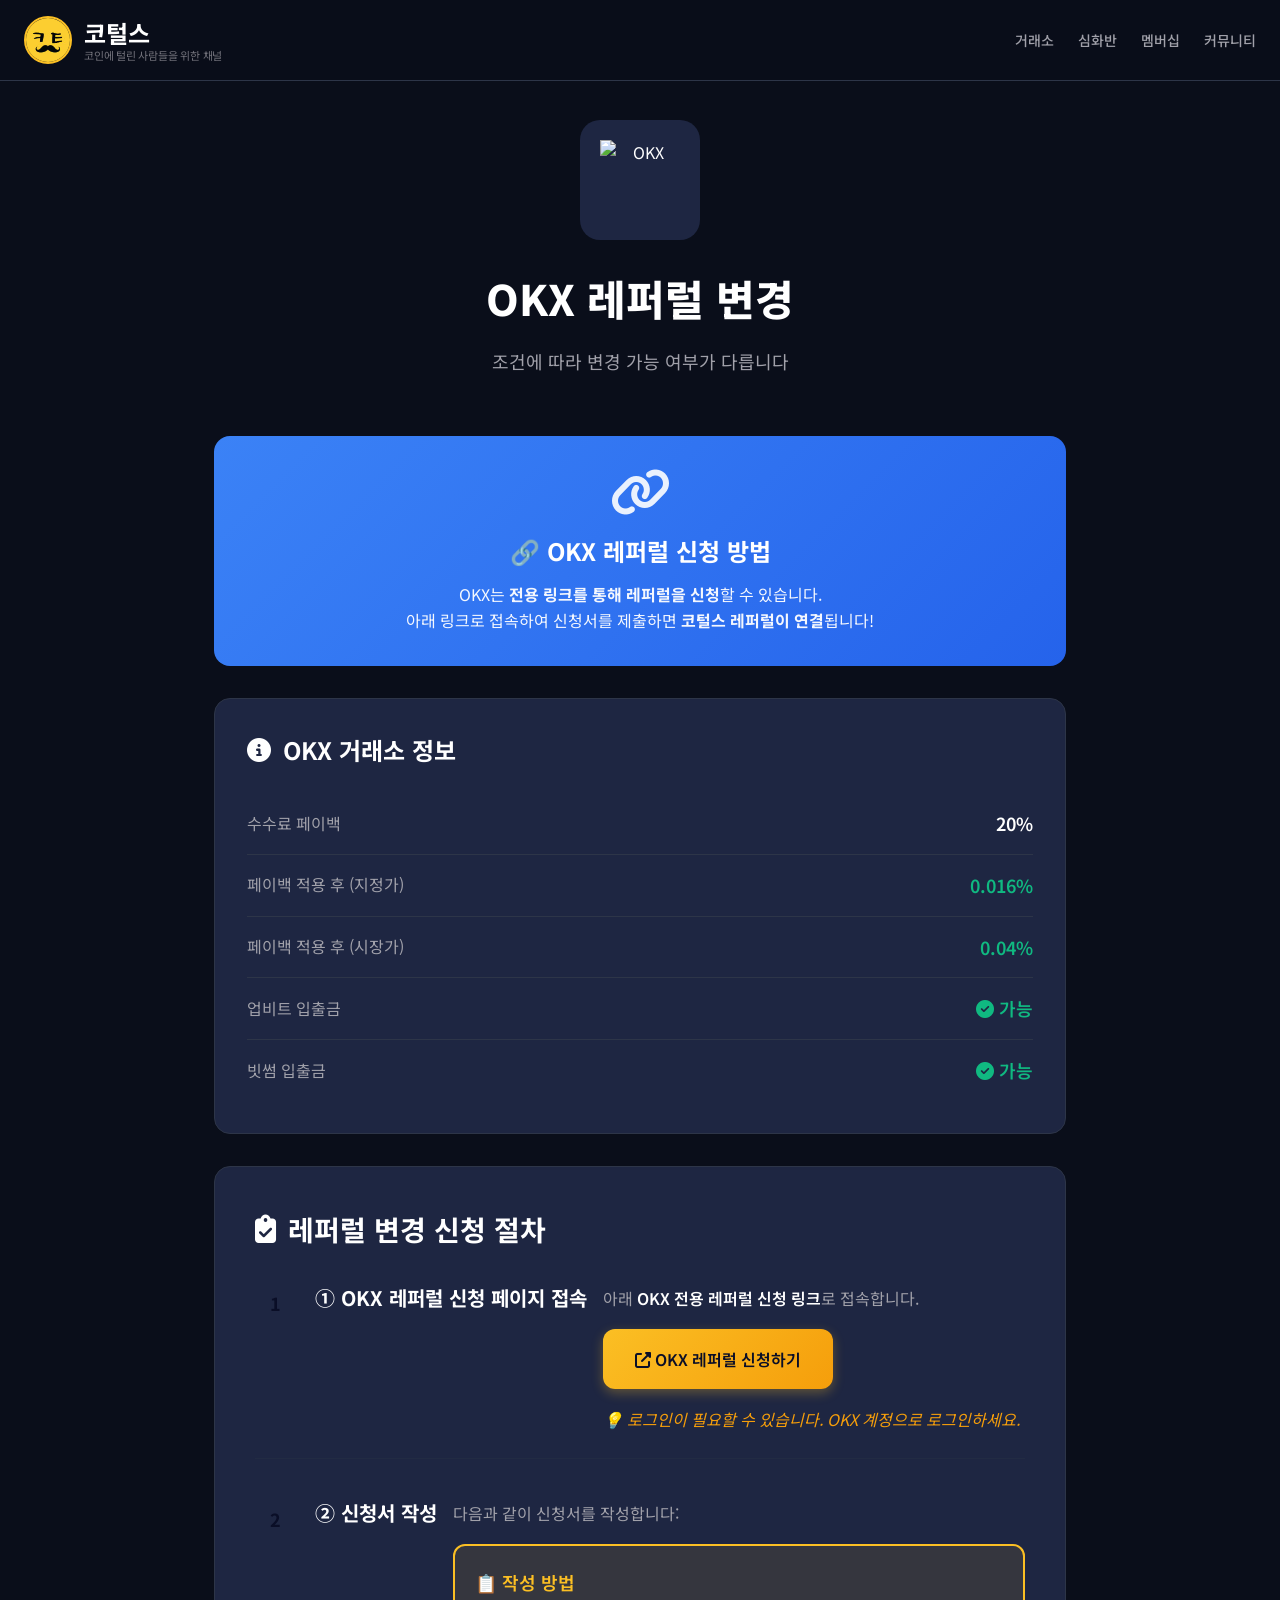
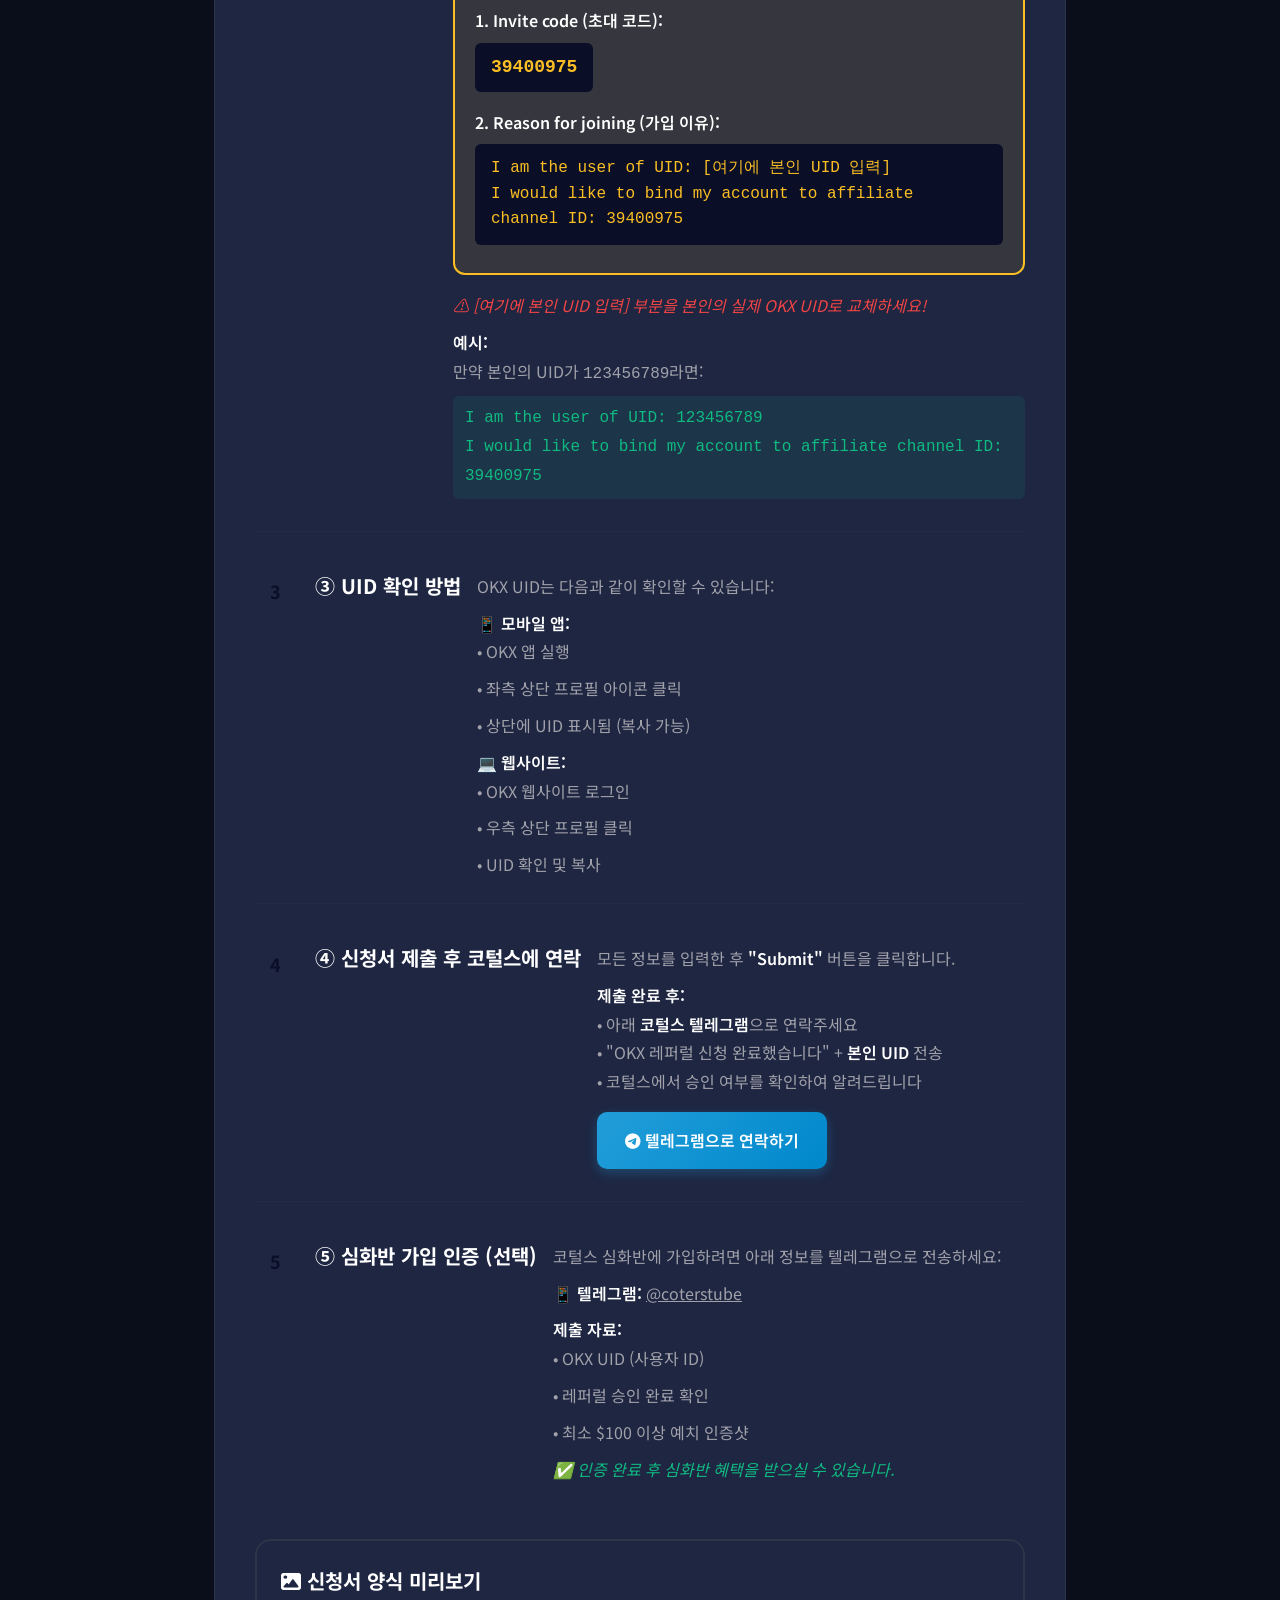
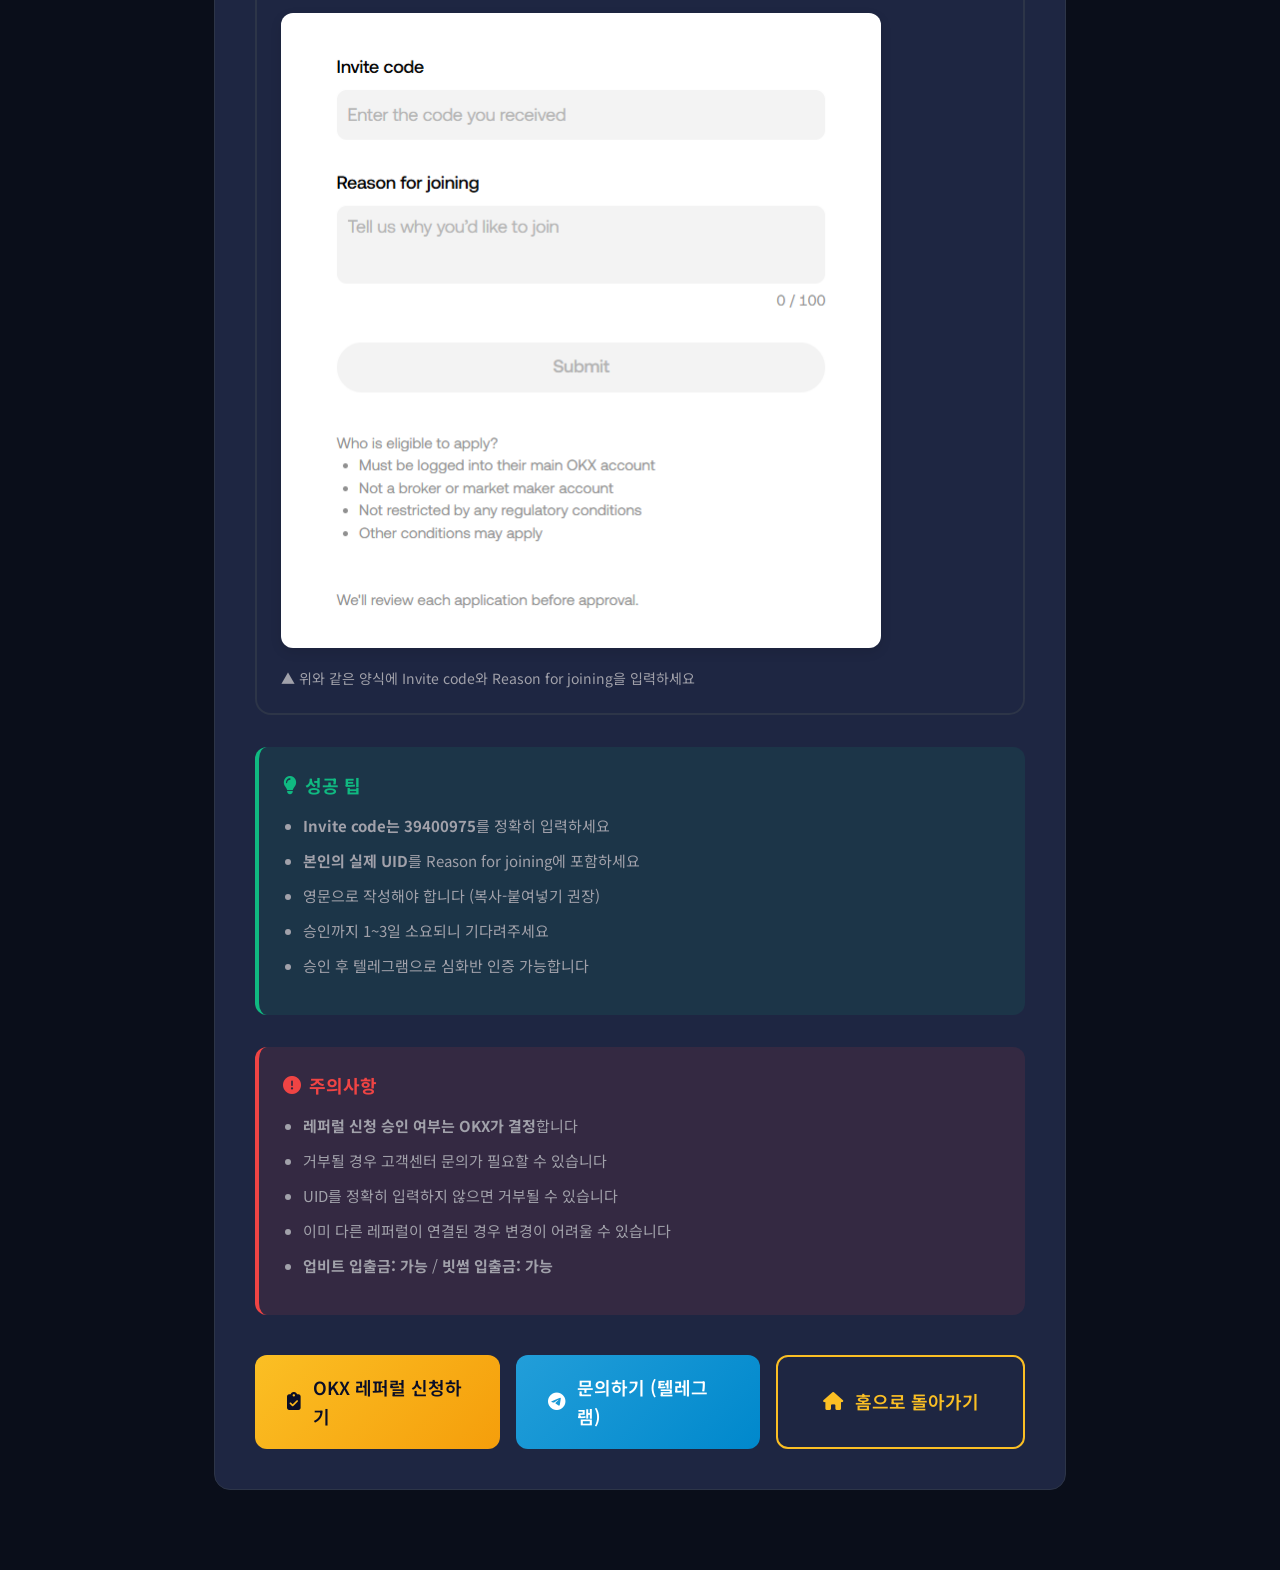
==== referral-okx.html @ d2470743 "Add files via upload" ====
<!DOCTYPE html>
<html lang="ko">
<head>
    <meta charset="UTF-8">
    <meta name="viewport" content="width=device-width, initial-scale=1.0">
    <title>OKX 레퍼럴 변경 방법 - 코털스</title>
    <link href="https://fonts.googleapis.com/css2?family=Noto+Sans+KR:wght@300;400;500;600;700;900&display=swap" rel="stylesheet">
    <link rel="stylesheet" href="https://cdn.jsdelivr.net/npm/@fortawesome/fontawesome-free@6.4.0/css/all.min.css">
    <link rel="stylesheet" href="css/style.css">
    <style>
        .guide-container {
            max-width: 900px;
            margin: 120px auto 80px;
            padding: 0 24px;
        }
        .guide-header {
            text-align: center;
            margin-bottom: 60px;
        }
        .guide-logo {
            width: 120px;
            height: 120px;
            margin: 0 auto 24px;
            background: var(--bg-card);
            border-radius: 20px;
            display: flex;
            align-items: center;
            justify-content: center;
            padding: 20px;
        }
        .guide-logo img {
            width: 100%;
            height: 100%;
            object-fit: contain;
        }
        .guide-title {
            font-size: 42px;
            font-weight: 800;
            margin-bottom: 16px;
            color: var(--text-primary);
        }
        .guide-subtitle {
            font-size: 18px;
            color: var(--text-secondary);
        }
        .warning-banner {
            background: linear-gradient(135deg, #3b82f6 0%, #2563eb 100%);
            border-radius: 16px;
            padding: 32px;
            margin-bottom: 32px;
            text-align: center;
            color: white;
        }
        .warning-banner i {
            font-size: 48px;
            margin-bottom: 16px;
            opacity: 0.9;
        }
        .warning-banner h3 {
            font-size: 24px;
            font-weight: 700;
            margin-bottom: 12px;
        }
        .warning-banner p {
            font-size: 16px;
            opacity: 0.95;
            line-height: 1.6;
        }
        .info-box {
            background: var(--bg-card);
            border: 1px solid var(--border-color);
            border-radius: 16px;
            padding: 32px;
            margin-bottom: 32px;
        }
        .info-box-title {
            font-size: 24px;
            font-weight: 700;
            margin-bottom: 24px;
            color: var(--text-primary);
            display: flex;
            align-items: center;
            gap: 12px;
        }
        .info-box-title i {
            color: var(--accent-color);
        }
        .info-row {
            display: flex;
            justify-content: space-between;
            align-items: center;
            padding: 16px 0;
            border-bottom: 1px solid var(--border-color);
        }
        .info-row:last-child {
            border-bottom: none;
        }
        .info-label {
            font-size: 16px;
            color: var(--text-secondary);
        }
        .info-value {
            font-size: 18px;
            font-weight: 600;
            color: var(--text-primary);
        }
        .info-value.success {
            color: #10b981;
        }
        .info-value.error {
            color: #ef4444;
        }
        .guide-section {
            background: var(--bg-card);
            border: 1px solid var(--border-color);
            border-radius: 16px;
            padding: 40px;
            margin-bottom: 32px;
        }
        .guide-section-title {
            font-size: 28px;
            font-weight: 700;
            margin-bottom: 32px;
            color: var(--text-primary);
            display: flex;
            align-items: center;
            gap: 12px;
        }
        .guide-section-title i {
            color: var(--accent-color);
        }
        .steps-list {
            list-style: none;
            counter-reset: step-counter;
            padding: 0;
        }
        .step-item {
            counter-increment: step-counter;
            margin-bottom: 40px;
            padding-left: 60px;
            padding-bottom: 24px;
            position: relative;
            border-bottom: 1px solid rgba(45, 53, 72, 0.3);
        }
        .step-item:last-child {
            margin-bottom: 0;
            border-bottom: none;
        }
        .step-item::before {
            content: counter(step-counter);
            position: absolute;
            left: 0;
            top: 0;
            width: 40px;
            height: 40px;
            background: linear-gradient(135deg, var(--accent-color) 0%, #f59e0b 100%);
            border-radius: 50%;
            display: flex;
            align-items: center;
            justify-content: center;
            font-size: 18px;
            font-weight: 700;
            color: #0a0e27;
        }
        .step-title {
            font-size: 20px;
            font-weight: 700;
            margin-bottom: 12px;
            color: var(--text-primary);
            line-height: 1.4;
            word-break: keep-all;
            white-space: nowrap;
        }
        .step-description {
            font-size: 16px;
            line-height: 1.8;
            color: var(--text-secondary);
            text-align: left;
        }
        .step-description strong {
            color: var(--text-primary);
            font-weight: 600;
        }
        .step-description br + br {
            display: block;
            content: "";
            margin-top: 8px;
        }
        .step-description code {
            font-family: 'Courier New', monospace;
        }
        .note-box-content {
            font-size: 15px;
            line-height: 1.8;
            color: var(--text-secondary);
        }
        .note-box-content ul {
            margin: 12px 0;
            padding-left: 20px;
        }
        .note-box-content li {
            margin-bottom: 8px;
        }
        .success-box {
            background: rgba(16, 185, 129, 0.1);
            border-left: 4px solid #10b981;
            border-radius: 12px;
            padding: 24px;
            margin-top: 32px;
        }
        .success-box-title {
            font-size: 18px;
            font-weight: 700;
            color: #10b981;
            margin-bottom: 12px;
            display: flex;
            align-items: center;
            gap: 8px;
        }
        .danger-box {
            background: rgba(239, 68, 68, 0.1);
            border-left: 4px solid #ef4444;
            border-radius: 12px;
            padding: 24px;
            margin-top: 32px;
        }
        .danger-box-title {
            font-size: 18px;
            font-weight: 700;
            color: #ef4444;
            margin-bottom: 12px;
            display: flex;
            align-items: center;
            gap: 8px;
        }
        .btn-container {
            display: flex;
            gap: 16px;
            margin-top: 40px;
            flex-wrap: wrap;
        }
        .btn-large {
            flex: 1;
            min-width: 200px;
            padding: 18px 32px;
            font-size: 18px;
            font-weight: 600;
            border-radius: 12px;
            text-decoration: none;
            display: flex;
            align-items: center;
            justify-content: center;
            gap: 12px;
            transition: all 0.3s ease;
        }
        .btn-primary {
            background: linear-gradient(135deg, var(--accent-color) 0%, #f59e0b 100%);
            color: #0a0e27;
        }
        .btn-primary:hover {
            transform: translateY(-2px);
            box-shadow: 0 8px 24px rgba(251, 191, 36, 0.3);
        }
        .btn-secondary {
            background: var(--bg-card);
            border: 2px solid var(--accent-color);
            color: var(--accent-color);
        }
        .btn-secondary:hover {
            background: rgba(251, 191, 36, 0.1);
            transform: translateY(-2px);
        }
        @media (max-width: 768px) {
            .guide-title {
                font-size: 32px;
            }
            .guide-section, .info-box {
                padding: 24px;
            }
            .step-item {
                padding-left: 50px;
            }
            .btn-container {
                flex-direction: column;
            }
            .btn-large {
                min-width: 100%;
            }
        }
    </style>
</head>
<body>
    <!-- Header -->
    <header class="header">
        <div class="container">
            <div class="header-content">
                <div class="logo">
                    <a href="index.html" style="display: flex; align-items: center; gap: 12px; text-decoration: none;">
                        <img src="images/coters-logo.jpg" alt="코털스" class="logo-image">
                        <div class="logo-text-wrapper">
                            <span class="logo-text">코털스</span>
                            <span class="logo-subtitle">코인에 털린 사람들을 위한 채널</span>
                        </div>
                    </a>
                </div>
                <nav class="nav">
                    <a href="index.html#exchanges" class="nav-link">거래소</a>
                    <a href="index.html#premium" class="nav-link">심화반</a>
                    <a href="index.html#membership" class="nav-link">멤버십</a>
                    <a href="index.html#community" class="nav-link">커뮤니티</a>
                </nav>
                <button class="mobile-menu-btn" id="mobileMenuBtn">
                    <i class="fas fa-bars"></i>
                </button>
            </div>
        </div>
    </header>

    <div class="guide-container">
        <div class="guide-header">
            <div class="guide-logo">
                <img src="images/okx-logo.svg" alt="OKX">
            </div>
            <h1 class="guide-title">OKX 레퍼럴 변경</h1>
            <p class="guide-subtitle">조건에 따라 변경 가능 여부가 다릅니다</p>
        </div>

        <!-- 안내 배너 -->
        <div class="warning-banner">
            <i class="fas fa-link"></i>
            <h3>🔗 OKX 레퍼럴 신청 방법</h3>
            <p>OKX는 <strong>전용 링크를 통해 레퍼럴을 신청</strong>할 수 있습니다.<br>
            아래 링크로 접속하여 신청서를 제출하면 <strong>코털스 레퍼럴이 연결</strong>됩니다!</p>
        </div>

        <!-- 거래소 정보 -->
        <div class="info-box">
            <h2 class="info-box-title">
                <i class="fas fa-info-circle"></i>
                OKX 거래소 정보
            </h2>
            <div class="info-row">
                <span class="info-label">수수료 페이백</span>
                <span class="info-value" style="color: var(--accent-color);">20%</span>
            </div>
            <div class="info-row">
                <span class="info-label">페이백 적용 후 (지정가)</span>
                <span class="info-value success">0.016%</span>
            </div>
            <div class="info-row">
                <span class="info-label">페이백 적용 후 (시장가)</span>
                <span class="info-value success">0.04%</span>
            </div>
            <div class="info-row">
                <span class="info-label">업비트 입출금</span>
                <span class="info-value success"><i class="fas fa-check-circle"></i> 가능</span>
            </div>
            <div class="info-row">
                <span class="info-label">빗썸 입출금</span>
                <span class="info-value success"><i class="fas fa-check-circle"></i> 가능</span>
            </div>
        </div>

        <!-- 레퍼럴 변경 신청 절차 -->
        <div class="guide-section">
            <h2 class="guide-section-title">
                <i class="fas fa-clipboard-check"></i>
                레퍼럴 변경 신청 절차
            </h2>
            
            <ol class="steps-list">
                <li class="step-item">
                    <div class="step-title">① OKX 레퍼럴 신청 페이지 접속</div>
                    <div class="step-description">
                        아래 <strong>OKX 전용 레퍼럴 신청 링크</strong>로 접속합니다.<br><br>
                        
                        <a href="https://www.okx.com/ul/J6l2R5" target="_blank" 
                           style="display: inline-block; padding: 16px 32px; background: linear-gradient(135deg, #fbbf24, #f59e0b); 
                           color: #0a0e27; font-weight: 600; border-radius: 12px; text-decoration: none; margin: 8px 0;
                           box-shadow: 0 4px 12px rgba(251, 191, 36, 0.3);">
                            <i class="fas fa-external-link-alt"></i> OKX 레퍼럴 신청하기
                        </a><br><br>
                        
                        <em style="color: #f59e0b;">💡 로그인이 필요할 수 있습니다. OKX 계정으로 로그인하세요.</em>
                    </div>
                </li>

                <li class="step-item">
                    <div class="step-title">② 신청서 작성</div>
                    <div class="step-description">
                        다음과 같이 신청서를 작성합니다:<br><br>
                        
                        <div style="background: rgba(251, 191, 36, 0.1); border: 2px solid #fbbf24; border-radius: 12px; padding: 20px; margin: 16px 0;">
                            <strong style="color: #fbbf24; font-size: 18px;">📋 작성 방법</strong><br><br>
                            
                            <strong>1. Invite code (초대 코드):</strong><br>
                            <code style="background: #0a0e27; color: #fbbf24; padding: 8px 16px; border-radius: 6px; font-size: 18px; font-weight: 700; display: inline-block; margin: 8px 0;">39400975</code><br><br>
                            
                            <strong>2. Reason for joining (가입 이유):</strong><br>
                            <code style="background: #0a0e27; color: #fbbf24; padding: 12px 16px; border-radius: 6px; display: block; margin: 8px 0; line-height: 1.6; white-space: pre-wrap;">I am the user of UID: [여기에 본인 UID 입력]
I would like to bind my account to affiliate channel ID: 39400975</code>
                        </div>
                        
                        <em style="color: #ef4444;">⚠️ [여기에 본인 UID 입력] 부분을 본인의 실제 OKX UID로 교체하세요!</em><br><br>
                        
                        <strong>예시:</strong><br>
                        만약 본인의 UID가 <code>123456789</code>라면:<br>
                        <code style="background: rgba(16, 185, 129, 0.1); color: #10b981; padding: 8px 12px; border-radius: 6px; display: inline-block; margin: 8px 0;">I am the user of UID: 123456789<br>I would like to bind my account to affiliate channel ID: 39400975</code>
                    </div>
                </li>

                <li class="step-item">
                    <div class="step-title">③ UID 확인 방법</div>
                    <div class="step-description">
                        OKX UID는 다음과 같이 확인할 수 있습니다:<br><br>
                        
                        <strong>📱 모바일 앱:</strong><br>
                        • OKX 앱 실행<br>
                        • 좌측 상단 프로필 아이콘 클릭<br>
                        • 상단에 UID 표시됨 (복사 가능)<br><br>
                        
                        <strong>💻 웹사이트:</strong><br>
                        • OKX 웹사이트 로그인<br>
                        • 우측 상단 프로필 클릭<br>
                        • UID 확인 및 복사
                    </div>
                </li>

                <li class="step-item">
                    <div class="step-title">④ 신청서 제출 후 코털스에 연락</div>
                    <div class="step-description">
                        모든 정보를 입력한 후 <strong>"Submit"</strong> 버튼을 클릭합니다.<br><br>
                        
                        <strong>제출 완료 후:</strong><br>
                        • 아래 <strong>코털스 텔레그램</strong>으로 연락주세요<br>
                        • "OKX 레퍼럴 신청 완료했습니다" + <strong>본인 UID</strong> 전송<br>
                        • 코털스에서 승인 여부를 확인하여 알려드립니다<br><br>
                        
                        <a href="https://t.me/coterstube" target="_blank" 
                           style="display: inline-block; padding: 14px 28px; background: linear-gradient(135deg, #229ED9, #0088cc); 
                           color: white; font-weight: 600; border-radius: 10px; text-decoration: none; margin: 8px 0;
                           box-shadow: 0 4px 12px rgba(34, 158, 217, 0.3);">
                            <i class="fab fa-telegram"></i> 텔레그램으로 연락하기
                        </a>
                    </div>
                </li>

                <li class="step-item">
                    <div class="step-title">⑤ 심화반 가입 인증 (선택)</div>
                    <div class="step-description">
                        코털스 심화반에 가입하려면 아래 정보를 텔레그램으로 전송하세요:<br><br>
                        
                        📱 <strong>텔레그램:</strong> <a href="https://t.me/coterstube" target="_blank" style="color: var(--accent-color);">@coterstube</a><br><br>
                        
                        <strong>제출 자료:</strong><br>
                        • OKX UID (사용자 ID)<br>
                        • 레퍼럴 승인 완료 확인<br>
                        • 최소 $100 이상 예치 인증샷<br><br>
                        
                        <em style="color: #10b981;">✅ 인증 완료 후 심화반 혜택을 받으실 수 있습니다.</em>
                    </div>
                </li>
            </ol>

            <!-- 신청서 샘플 이미지 -->
            <div style="background: var(--bg-card); border: 2px solid var(--border-color); border-radius: 16px; padding: 24px; margin-top: 32px;">
                <h3 style="font-size: 20px; font-weight: 700; color: var(--text-primary); margin-bottom: 16px;">
                    <i class="fas fa-image"></i> 신청서 양식 미리보기
                </h3>
                <img src="images/okx-referral-form.png" alt="OKX 레퍼럴 신청서" style="width: 100%; max-width: 600px; border-radius: 12px; box-shadow: 0 4px 12px rgba(0,0,0,0.1);">
                <p style="color: var(--text-secondary); font-size: 14px; margin-top: 12px;">
                    ▲ 위와 같은 양식에 Invite code와 Reason for joining을 입력하세요
                </p>
            </div>

            <!-- 성공 팁 -->
            <div class="success-box">
                <div class="success-box-title">
                    <i class="fas fa-lightbulb"></i>
                    성공 팁
                </div>
                <div class="note-box-content">
                    <ul>
                        <li><strong>Invite code는 39400975</strong>를 정확히 입력하세요</li>
                        <li><strong>본인의 실제 UID</strong>를 Reason for joining에 포함하세요</li>
                        <li>영문으로 작성해야 합니다 (복사-붙여넣기 권장)</li>
                        <li>승인까지 1~3일 소요되니 기다려주세요</li>
                        <li>승인 후 텔레그램으로 심화반 인증 가능합니다</li>
                    </ul>
                </div>
            </div>

            <!-- 주의사항 -->
            <div class="danger-box">
                <div class="danger-box-title">
                    <i class="fas fa-exclamation-circle"></i>
                    주의사항
                </div>
                <div class="note-box-content">
                    <ul>
                        <li><strong>레퍼럴 신청 승인 여부는 OKX가 결정</strong>합니다</li>
                        <li>거부될 경우 고객센터 문의가 필요할 수 있습니다</li>
                        <li>UID를 정확히 입력하지 않으면 거부될 수 있습니다</li>
                        <li>이미 다른 레퍼럴이 연결된 경우 변경이 어려울 수 있습니다</li>
                        <li><strong>업비트 입출금: 가능</strong> / <strong>빗썸 입출금: 가능</strong></li>
                    </ul>
                </div>
            </div>

            <!-- 버튼 -->
            <div class="btn-container">
                <a href="https://www.okx.com/ul/J6l2R5" target="_blank" class="btn-large" style="background: linear-gradient(135deg, #fbbf24 0%, #f59e0b 100%); color: #0a0e27;" onmouseover="this.style.transform='translateY(-2px)'; this.style.boxShadow='0 8px 24px rgba(251, 191, 36, 0.4)'" onmouseout="this.style.transform=''; this.style.boxShadow=''">
                    <i class="fas fa-clipboard-check"></i>
                    OKX 레퍼럴 신청하기
                </a>
                <a href="https://t.me/coterstube" target="_blank" class="btn-large" style="background: linear-gradient(135deg, #229ED9 0%, #0088cc 100%); color: white;" onmouseover="this.style.transform='translateY(-2px)'; this.style.boxShadow='0 8px 32px rgba(34, 158, 217, 0.5)'" onmouseout="this.style.transform=''; this.style.boxShadow=''">
                    <i class="fab fa-telegram"></i>
                    문의하기 (텔레그램)
                </a>
                <a href="index.html" class="btn-large" style="background: var(--bg-card); border: 2px solid #fbbf24; color: #fbbf24;" onmouseover="this.style.transform='translateY(-2px)'; this.style.background='rgba(251, 191, 36, 0.1)'" onmouseout="this.style.transform=''; this.style.background='var(--bg-card)'">
                    <i class="fas fa-home"></i>
                    홈으로 돌아가기
                </a>
            </div>
        </div>
    </div>

    <script src="js/main.js"></script>
</body>
</html>
---- css/style.css ----
/* ===========================
   Variables & Reset
   =========================== */

:root {
    /* Colors - Dark Mode with Yellow Accent */
    --bg-primary: #0a0e1a;
    --bg-secondary: #111827;
    --bg-tertiary: #1a1f35;
    --bg-card: #1e2642;
    --bg-card-hover: #252d4a;
    
    /* Text Colors */
    --text-primary: #ffffff;
    --text-secondary: #a1a1aa;
    --text-tertiary: #71717a;
    
    /* Yellow Accent Colors (코털스 컬러) */
    --accent-primary: #fbbf24;
    --accent-secondary: #fcd34d;
    --accent-gradient: linear-gradient(135deg, #fbbf24 0%, #fcd34d 100%);
    
    /* Success & Highlight */
    --success: #10b981;
    --warning: #fb923c;
    --info: #3b82f6;
    
    /* Border & Shadow */
    --border-color: #2d3548;
    --shadow-sm: 0 2px 8px rgba(0, 0, 0, 0.3);
    --shadow-md: 0 4px 16px rgba(0, 0, 0, 0.4);
    --shadow-lg: 0 8px 32px rgba(0, 0, 0, 0.5);
    --shadow-glow: 0 0 20px rgba(251, 191, 36, 0.3);
    
    /* Spacing */
    --container-max-width: 1280px;
    --section-padding: 100px;
    --section-padding-mobile: 60px;
    
    /* Transitions */
    --transition-fast: 0.2s ease;
    --transition-normal: 0.3s ease;
    --transition-slow: 0.5s ease;
}

* {
    margin: 0;
    padding: 0;
    box-sizing: border-box;
}

html {
    scroll-behavior: smooth;
}

body {
    font-family: 'Noto Sans KR', -apple-system, BlinkMacSystemFont, 'Segoe UI', sans-serif;
    background-color: var(--bg-primary);
    color: var(--text-primary);
    line-height: 1.6;
    overflow-x: hidden;
}

/* ===========================
   Container & Utilities
   =========================== */

.container {
    max-width: var(--container-max-width);
    margin: 0 auto;
    padding: 0 24px;
}

.gradient-text {
    background: var(--accent-gradient);
    -webkit-background-clip: text;
    -webkit-text-fill-color: transparent;
    background-clip: text;
}

/* ===========================
   Header
   =========================== */

.header {
    position: fixed;
    top: 0;
    left: 0;
    right: 0;
    z-index: 1000;
    background: rgba(10, 14, 26, 0.95);
    backdrop-filter: blur(12px);
    border-bottom: 1px solid var(--border-color);
    transition: var(--transition-normal);
}

.header-content {
    display: flex;
    align-items: center;
    justify-content: space-between;
    height: 80px;
}

.logo {
    display: flex;
    align-items: center;
    gap: 12px;
    cursor: pointer;
}

.logo-image {
    width: 48px;
    height: 48px;
    border-radius: 50%;
    object-fit: cover;
    border: 2px solid var(--accent-primary);
}

.logo-text-wrapper {
    display: flex;
    flex-direction: column;
    gap: 2px;
}

.logo-text {
    font-size: 24px;
    font-weight: 700;
    color: var(--text-primary);
    line-height: 1.2;
}

.logo-subtitle {
    font-size: 11px;
    font-weight: 400;
    color: var(--text-tertiary);
    letter-spacing: -0.02em;
    line-height: 1;
}

.nav {
    display: flex;
    align-items: center;
    gap: 24px;
}

.nav-link {
    color: var(--text-secondary);
    text-decoration: none;
    font-weight: 500;
    font-size: 14px;
    transition: var(--transition-fast);
    position: relative;
}

.nav-link:hover {
    color: var(--accent-primary);
}

.nav-link::after {
    content: '';
    position: absolute;
    bottom: -4px;
    left: 0;
    width: 0;
    height: 2px;
    background: var(--accent-gradient);
    transition: var(--transition-normal);
}

.nav-link:hover::after {
    width: 100%;
}

.btn-primary {
    padding: 10px 20px;
    background: var(--accent-gradient);
    color: var(--bg-primary);
    text-decoration: none;
    border-radius: 8px;
    font-weight: 600;
    font-size: 14px;
    display: flex;
    align-items: center;
    gap: 8px;
    transition: var(--transition-normal);
    box-shadow: var(--shadow-sm);
}

.btn-primary:hover {
    transform: translateY(-2px);
    box-shadow: var(--shadow-glow);
}

.mobile-menu-btn {
    display: none;
    background: none;
    border: none;
    color: var(--text-primary);
    font-size: 24px;
    cursor: pointer;
}

/* Mobile Menu */
.mobile-menu {
    position: fixed;
    top: 80px;
    left: 0;
    right: 0;
    background: var(--bg-secondary);
    border-bottom: 1px solid var(--border-color);
    transform: translateY(-100%);
    opacity: 0;
    transition: var(--transition-normal);
    z-index: 999;
    max-height: calc(100vh - 80px);
    overflow-y: auto;
}

.mobile-menu.active {
    transform: translateY(0);
    opacity: 1;
}

.mobile-menu-content {
    padding: 24px;
    display: flex;
    flex-direction: column;
    gap: 16px;
}

.mobile-menu-link {
    color: var(--text-secondary);
    text-decoration: none;
    font-weight: 500;
    padding: 12px 16px;
    border-radius: 8px;
    transition: var(--transition-fast);
}

.mobile-menu-link:hover {
    background: var(--bg-tertiary);
    color: var(--accent-primary);
}

.mobile-btn {
    justify-content: center;
    margin-top: 8px;
}

/* ===========================
   Hero Section
   =========================== */

.hero {
    position: relative;
    padding: 180px 0 100px;
    overflow: hidden;
}

.hero-background {
    position: absolute;
    top: 0;
    left: 0;
    right: 0;
    bottom: 0;
    background: radial-gradient(circle at 50% 0%, rgba(251, 191, 36, 0.15) 0%, transparent 50%);
    z-index: 0;
}

.hero-content {
    position: relative;
    z-index: 1;
    text-align: center;
    max-width: 800px;
    margin: 0 auto;
}

.hero-badge {
    display: inline-flex;
    align-items: center;
    gap: 8px;
    padding: 8px 20px;
    background: var(--bg-card);
    border: 1px solid var(--accent-primary);
    border-radius: 50px;
    font-size: 14px;
    font-weight: 500;
    color: var(--accent-primary);
    margin-bottom: 32px;
    animation: fadeInDown 0.8s ease;
}

.hero-badge i {
    color: var(--accent-primary);
}

.hero-title {
    font-size: 64px;
    font-weight: 900;
    line-height: 1.2;
    margin-bottom: 24px;
    animation: fadeInUp 0.8s ease 0.2s backwards;
}

.hero-description {
    font-size: 20px;
    color: var(--text-secondary);
    margin-bottom: 40px;
    line-height: 1.6;
    animation: fadeInUp 0.8s ease 0.4s backwards;
}

.hero-buttons {
    display: flex;
    align-items: center;
    justify-content: center;
    gap: 16px;
    margin-bottom: 60px;
    animation: fadeInUp 0.8s ease 0.6s backwards;
}

.btn-hero-primary,
.btn-hero-secondary {
    padding: 16px 32px;
    border-radius: 12px;
    font-weight: 600;
    font-size: 16px;
    text-decoration: none;
    display: flex;
    align-items: center;
    gap: 10px;
    transition: var(--transition-normal);
}

.btn-hero-primary {
    background: var(--accent-gradient);
    color: var(--bg-primary);
    box-shadow: var(--shadow-md);
}

.btn-hero-primary:hover {
    transform: translateY(-3px);
    box-shadow: var(--shadow-glow);
}

.btn-hero-secondary {
    background: var(--bg-card);
    color: var(--text-primary);
    border: 1px solid var(--border-color);
}

.btn-hero-secondary:hover {
    background: var(--bg-card-hover);
    border-color: var(--accent-primary);
    color: var(--accent-primary);
    transform: translateY(-3px);
}

.hero-stats {
    display: flex;
    align-items: center;
    justify-content: center;
    gap: 40px;
    padding: 32px;
    background: var(--bg-card);
    border: 1px solid var(--border-color);
    border-radius: 16px;
    animation: fadeInUp 0.8s ease 0.8s backwards;
}

.stat-item {
    text-align: center;
}

.stat-number {
    font-size: 36px;
    font-weight: 800;
    background: var(--accent-gradient);
    -webkit-background-clip: text;
    -webkit-text-fill-color: transparent;
    background-clip: text;
    margin-bottom: 8px;
}

.stat-label {
    font-size: 14px;
    color: var(--text-tertiary);
    font-weight: 500;
}

.stat-divider {
    width: 1px;
    height: 40px;
    background: var(--border-color);
}

/* ===========================
   Section Headers
   =========================== */

.section-header {
    text-align: center;
    margin-bottom: 64px;
}

.section-badge {
    display: inline-flex;
    align-items: center;
    gap: 8px;
    padding: 8px 20px;
    background: var(--bg-card);
    border: 1px solid var(--accent-primary);
    border-radius: 50px;
    font-size: 14px;
    font-weight: 600;
    color: var(--accent-primary);
    margin-bottom: 24px;
}

.section-title {
    font-size: 48px;
    font-weight: 800;
    margin-bottom: 16px;
}

.section-description {
    font-size: 18px;
    color: var(--text-secondary);
    line-height: 1.6;
}

/* ===========================
   Exchanges Section
   =========================== */

.exchanges {
    padding: var(--section-padding) 0;
    background: var(--bg-secondary);
}

.exchanges-grid {
    display: grid;
    grid-template-columns: repeat(auto-fit, minmax(320px, 1fr));
    gap: 24px;
}

.exchange-card {
    position: relative;
    background: var(--bg-card);
    border: 1px solid var(--border-color);
    border-radius: 16px;
    padding: 32px;
    transition: var(--transition-normal);
    overflow: hidden;
}

.exchange-card::before {
    content: '';
    position: absolute;
    top: 0;
    left: 0;
    right: 0;
    height: 4px;
    background: var(--accent-gradient);
    transform: scaleX(0);
    transition: var(--transition-normal);
}

.exchange-card:hover {
    transform: translateY(-8px);
    box-shadow: var(--shadow-lg);
    border-color: var(--accent-primary);
}

.exchange-card:hover::before {
    transform: scaleX(1);
}

.exchange-badge {
    position: absolute;
    top: 16px;
    right: 16px;
    padding: 6px 14px;
    background: var(--accent-gradient);
    border-radius: 20px;
    font-size: 12px;
    font-weight: 700;
    color: var(--bg-primary);
    display: flex;
    align-items: center;
    gap: 6px;
}

.exchange-header {
    display: flex;
    align-items: center;
    gap: 16px;
    margin-bottom: 24px;
}

.exchange-logo {
    width: 56px;
    height: 56px;
    background: var(--bg-tertiary);
    border-radius: 12px;
    display: flex;
    align-items: center;
    justify-content: center;
    padding: 8px;
}

.exchange-logo img {
    width: 100%;
    height: 100%;
    object-fit: contain;
}

.exchange-name {
    font-size: 24px;
    font-weight: 700;
}

.exchange-payback {
    padding: 20px;
    background: var(--bg-tertiary);
    border-radius: 12px;
    text-align: center;
    margin-bottom: 24px;
}

.payback-label {
    font-size: 14px;
    color: var(--text-tertiary);
    margin-bottom: 8px;
}

.payback-rate {
    font-size: 48px;
    font-weight: 900;
    background: var(--accent-gradient);
    -webkit-background-clip: text;
    -webkit-text-fill-color: transparent;
    background-clip: text;
}

.exchange-features {
    margin-bottom: 24px;
}

.feature-item {
    display: flex;
    align-items: center;
    gap: 12px;
    padding: 12px 0;
    color: var(--text-secondary);
}

.feature-item i {
    color: var(--success);
    font-size: 16px;
}

/* Exchange Buttons */
.exchange-buttons {
    display: flex;
    flex-direction: column;
    gap: 12px;
    margin-top: 24px;
}

.exchange-btn {
    display: flex;
    align-items: center;
    justify-content: center;
    gap: 10px;
    width: 100%;
    padding: 16px 24px;
    text-decoration: none;
    border-radius: 12px;
    font-weight: 600;
    font-size: 16px;
    transition: all 0.3s ease;
}

.exchange-btn.primary {
    background: linear-gradient(135deg, #fbbf24 0%, #f59e0b 100%);
    color: #0a0e27;
    border: none;
    box-shadow: 0 4px 12px rgba(251, 191, 36, 0.4);
}

.exchange-btn.primary:hover {
    background: linear-gradient(135deg, #fcd34d 0%, #fbbf24 100%);
    box-shadow: 0 6px 20px rgba(251, 191, 36, 0.6);
    transform: translateY(-2px);
}

.exchange-btn.secondary {
    background: rgba(251, 191, 36, 0.08);
    color: #fbbf24;
    border: 2px solid #fbbf24;
}

.exchange-btn.secondary:hover {
    background: rgba(251, 191, 36, 0.15);
    border-color: #fcd34d;
    color: #fcd34d;
    transform: translateY(-2px);
}

.exchange-btn i {
    font-size: 16px;
}

.exchange-btn span {
    font-weight: 600;
}

/* ===========================
   Premium Section
   =========================== */

.premium {
    padding: var(--section-padding) 0;
    background: var(--bg-primary);
}

.premium-content {
    display: grid;
    grid-template-columns: 1fr 1fr;
    gap: 80px;
    align-items: center;
}

.premium-title {
    font-size: 48px;
    font-weight: 800;
    line-height: 1.2;
    margin-bottom: 24px;
}

.premium-description {
    font-size: 18px;
    color: var(--text-secondary);
    margin-bottom: 40px;
    line-height: 1.6;
}

.benefits-title {
    font-size: 20px;
    font-weight: 700;
    margin-bottom: 24px;
    color: var(--accent-primary);
}

.premium-benefits {
    display: flex;
    flex-direction: column;
    gap: 20px;
}

.benefit-item {
    display: flex;
    align-items: flex-start;
    gap: 16px;
    padding: 20px;
    background: var(--bg-card);
    border: 1px solid var(--border-color);
    border-radius: 12px;
    transition: var(--transition-normal);
}

.benefit-item:hover {
    background: var(--bg-card-hover);
    border-color: var(--accent-primary);
}

.benefit-item i {
    font-size: 24px;
    color: var(--accent-primary);
    margin-top: 4px;
}

.benefit-name {
    font-size: 18px;
    font-weight: 700;
    margin-bottom: 4px;
}

.benefit-desc {
    font-size: 14px;
    color: var(--text-tertiary);
}

.premium-card {
    background: var(--bg-card);
    border: 2px solid var(--accent-primary);
    border-radius: 20px;
    padding: 40px;
    box-shadow: var(--shadow-lg);
}

.premium-card-header {
    display: flex;
    align-items: center;
    gap: 12px;
    margin-bottom: 32px;
}

.premium-card-header i {
    font-size: 28px;
    color: var(--accent-primary);
}

.premium-card-header h3 {
    font-size: 24px;
    font-weight: 700;
}

.premium-steps {
    margin-bottom: 32px;
}

.step-item {
    display: flex;
    align-items: flex-start;
    gap: 16px;
}

.step-number {
    width: 40px;
    height: 40px;
    background: var(--accent-gradient);
    color: var(--bg-primary);
    border-radius: 50%;
    display: flex;
    align-items: center;
    justify-content: center;
    font-size: 20px;
    font-weight: 700;
    flex-shrink: 0;
}

.step-content {
    flex: 1;
}

.step-title {
    font-size: 18px;
    font-weight: 700;
    margin-bottom: 4px;
}

.step-desc {
    font-size: 14px;
    color: var(--text-tertiary);
}

.step-divider {
    width: 2px;
    height: 32px;
    background: var(--border-color);
    margin: 8px 0 8px 19px;
}

.premium-actions {
    display: flex;
    flex-direction: column;
    gap: 12px;
}

.btn-premium,
.btn-membership {
    display: flex;
    align-items: center;
    justify-content: center;
    gap: 10px;
    padding: 16px 32px;
    border-radius: 12px;
    font-weight: 600;
    font-size: 16px;
    text-decoration: none;
    transition: var(--transition-normal);
}

.btn-premium {
    background: linear-gradient(135deg, #229ED9 0%, #0088cc 100%);
    color: white;
    box-shadow: var(--shadow-md);
}

.btn-premium:hover {
    transform: translateY(-2px);
    box-shadow: 0 8px 32px rgba(34, 158, 217, 0.4);
}

.btn-membership {
    background: #ff0000;
    color: white;
    box-shadow: var(--shadow-md);
}

.btn-membership:hover {
    transform: translateY(-2px);
    box-shadow: 0 8px 32px rgba(255, 0, 0, 0.4);
}

/* ===========================
   Membership Section
   =========================== */

.membership {
    padding: var(--section-padding) 0;
    background: var(--bg-primary);
}

.membership-card {
    background: var(--bg-card);
    border: 1px solid var(--border-color);
    border-radius: 24px;
    padding: 60px 80px;
    display: flex;
    flex-direction: row;
    align-items: center;
    gap: 40px;
    box-shadow: var(--shadow-md);
}

.membership-icon {
    width: 100px;
    height: 100px;
    background: linear-gradient(135deg, #ff0000 0%, #cc0000 100%);
    border-radius: 20px;
    display: flex;
    align-items: center;
    justify-content: center;
    flex-shrink: 0;
}

.membership-icon i {
    font-size: 48px;
    color: white;
}

.membership-content {
    flex: 1;
}

.membership-title {
    font-size: 36px;
    font-weight: 800;
    margin-bottom: 12px;
    color: var(--text-primary);
}

.membership-description {
    font-size: 18px;
    color: var(--text-secondary);
    line-height: 1.6;
}

.btn-membership-large {
    display: flex;
    align-items: center;
    justify-content: center;
    gap: 12px;
    padding: 20px 48px;
    background: linear-gradient(135deg, #ff0000 0%, #cc0000 100%);
    color: white;
    border-radius: 12px;
    font-weight: 700;
    font-size: 18px;
    text-decoration: none;
    box-shadow: 0 6px 24px rgba(255, 0, 0, 0.4);
    transition: all 0.3s ease;
    flex-shrink: 0;
    white-space: nowrap;
    min-width: 280px;
}

.btn-membership-large:hover {
    background: linear-gradient(135deg, #ff3333 0%, #ff0000 100%);
    box-shadow: 0 8px 32px rgba(255, 0, 0, 0.6);
    transform: translateY(-3px);
}

.btn-membership-large i {
    font-size: 24px;
}

@media (max-width: 968px) {
    .membership-card {
        flex-direction: column;
        padding: 40px;
        text-align: center;
    }
    
    .membership-title {
        font-size: 28px;
    }
    
    .btn-membership-large {
        width: 100%;
    }
}

/* ===========================
   Community Section
   =========================== */

.community {
    padding: var(--section-padding) 0;
    background: var(--bg-secondary);
}

.community-grid {
    display: grid;
    grid-template-columns: repeat(auto-fit, minmax(320px, 1fr));
    gap: 32px;
}

.community-card {
    background: var(--bg-card);
    border: 1px solid var(--border-color);
    border-radius: 20px;
    padding: 40px;
    text-align: center;
    transition: var(--transition-normal);
}

.community-card:hover {
    transform: translateY(-8px);
    box-shadow: var(--shadow-lg);
    border-color: var(--accent-primary);
}

.community-icon {
    width: 80px;
    height: 80px;
    background: linear-gradient(135deg, #229ED9 0%, #0088cc 100%);
    border-radius: 20px;
    display: inline-flex;
    align-items: center;
    justify-content: center;
    font-size: 40px;
    color: white;
    margin-bottom: 24px;
    box-shadow: 0 8px 24px rgba(34, 158, 217, 0.3);
}

.premium-icon {
    background: var(--accent-gradient);
    box-shadow: var(--shadow-glow);
}

.community-name {
    font-size: 24px;
    font-weight: 700;
    margin-bottom: 12px;
}

.community-desc {
    font-size: 16px;
    color: var(--text-secondary);
    margin-bottom: 24px;
    line-height: 1.6;
}

.community-features {
    display: flex;
    justify-content: center;
    gap: 24px;
    margin-bottom: 24px;
}

.community-feature {
    display: flex;
    align-items: center;
    gap: 8px;
    color: var(--text-secondary);
    font-size: 14px;
}

.community-feature i {
    color: var(--accent-primary);
}

.btn-telegram {
    display: inline-flex;
    align-items: center;
    gap: 10px;
    padding: 14px 32px;
    background: linear-gradient(135deg, #229ED9 0%, #0088cc 100%);
    color: white;
    text-decoration: none;
    border-radius: 12px;
    font-weight: 600;
    font-size: 16px;
    transition: var(--transition-normal);
    box-shadow: var(--shadow-md);
}

.btn-telegram:hover {
    transform: translateY(-3px);
    box-shadow: 0 8px 32px rgba(34, 158, 217, 0.5);
}

.premium-btn {
    background: var(--accent-gradient);
    box-shadow: var(--shadow-md);
}

.premium-btn:hover {
    box-shadow: var(--shadow-glow);
}

/* ===========================
   Events Section
   =========================== */

.events {
    padding: var(--section-padding) 0;
    background: var(--bg-primary);
}

.events-placeholder {
    text-align: center;
    padding: 80px 40px;
    background: var(--bg-card);
    border: 2px dashed var(--border-color);
    border-radius: 20px;
}

.placeholder-icon {
    width: 100px;
    height: 100px;
    background: var(--bg-tertiary);
    border-radius: 50%;
    display: inline-flex;
    align-items: center;
    justify-content: center;
    font-size: 48px;
    color: var(--accent-primary);
    margin-bottom: 24px;
}

.events-placeholder h3 {
    font-size: 28px;
    font-weight: 700;
    margin-bottom: 16px;
}

.events-placeholder p {
    font-size: 16px;
    color: var(--text-secondary);
    margin-bottom: 32px;
}

.btn-secondary {
    display: inline-flex;
    align-items: center;
    gap: 10px;
    padding: 14px 32px;
    background: var(--bg-tertiary);
    color: var(--text-primary);
    text-decoration: none;
    border: 1px solid var(--border-color);
    border-radius: 12px;
    font-weight: 600;
    font-size: 16px;
    transition: var(--transition-normal);
}

.btn-secondary:hover {
    background: var(--bg-card-hover);
    border-color: var(--accent-primary);
    color: var(--accent-primary);
    transform: translateY(-2px);
}

/* ===========================
   App Download Section
   =========================== */

.app-download {
    padding: var(--section-padding) 0;
    background: var(--bg-secondary);
}

.app-grid {
    display: grid;
    grid-template-columns: repeat(auto-fit, minmax(200px, 1fr));
    gap: 24px;
}

.app-card {
    background: var(--bg-card);
    border: 1px solid var(--border-color);
    border-radius: 16px;
    padding: 32px 24px;
    text-align: center;
    transition: var(--transition-normal);
}

.app-card:hover {
    transform: translateY(-8px);
    box-shadow: var(--shadow-lg);
    border-color: var(--accent-primary);
}

.app-icon {
    width: 80px;
    height: 80px;
    background: var(--bg-tertiary);
    border-radius: 16px;
    display: inline-flex;
    align-items: center;
    justify-content: center;
    padding: 12px;
    margin-bottom: 20px;
}

.app-icon img {
    width: 100%;
    height: 100%;
    object-fit: contain;
}

.app-name {
    font-size: 20px;
    font-weight: 700;
    margin-bottom: 16px;
}

.btn-app-download {
    display: inline-flex;
    align-items: center;
    gap: 8px;
    padding: 12px 24px;
    background: var(--accent-gradient);
    color: var(--bg-primary);
    text-decoration: none;
    border-radius: 10px;
    font-weight: 600;
    font-size: 14px;
    transition: var(--transition-normal);
}

.btn-app-download:hover {
    box-shadow: var(--shadow-glow);
    transform: translateY(-2px);
}

/* ===========================
   Referral Change Section
   =========================== */

.referral-change {
    padding: var(--section-padding) 0;
    background: var(--bg-primary);
}

.referral-grid {
    display: grid;
    grid-template-columns: repeat(auto-fit, minmax(280px, 1fr));
    gap: 24px;
}

.referral-card {
    background: var(--bg-card);
    border: 1px solid var(--border-color);
    border-radius: 16px;
    padding: 32px 24px;
    text-align: center;
    transition: var(--transition-normal);
}

.referral-card:hover {
    transform: translateY(-8px);
    box-shadow: var(--shadow-lg);
    border-color: var(--accent-primary);
}

.referral-icon {
    width: 70px;
    height: 70px;
    background: var(--bg-tertiary);
    border-radius: 14px;
    display: inline-flex;
    align-items: center;
    justify-content: center;
    padding: 10px;
    margin-bottom: 20px;
}

.referral-icon img {
    width: 100%;
    height: 100%;
    object-fit: contain;
}

.referral-name {
    font-size: 18px;
    font-weight: 700;
    margin-bottom: 8px;
}

.referral-desc {
    font-size: 14px;
    color: var(--text-tertiary);
    margin-bottom: 20px;
}

.btn-referral {
    display: inline-flex;
    align-items: center;
    gap: 8px;
    padding: 12px 24px;
    background: var(--bg-tertiary);
    color: var(--text-primary);
    text-decoration: none;
    border: 1px solid var(--border-color);
    border-radius: 10px;
    font-weight: 600;
    font-size: 14px;
    transition: var(--transition-normal);
}

.btn-referral:hover {
    background: var(--bg-card-hover);
    border-color: var(--accent-primary);
    color: var(--accent-primary);
    transform: translateY(-2px);
}

/* ===========================
   Footer
   =========================== */

.footer {
    background: var(--bg-tertiary);
    border-top: 1px solid var(--border-color);
    padding: 60px 0 32px;
}

.footer-content {
    margin-bottom: 40px;
}

.footer-logo {
    display: flex;
    align-items: center;
    gap: 12px;
    font-size: 24px;
    font-weight: 700;
    margin-bottom: 16px;
}

.footer-logo-image {
    width: 40px;
    height: 40px;
    border-radius: 50%;
    object-fit: cover;
    border: 2px solid var(--accent-primary);
}

.footer-description {
    color: var(--text-tertiary);
    margin-bottom: 24px;
    line-height: 1.6;
}

.footer-social {
    display: flex;
    gap: 12px;
}

.social-link {
    width: 48px;
    height: 48px;
    background: var(--bg-card);
    border: 1px solid var(--border-color);
    border-radius: 12px;
    display: flex;
    align-items: center;
    justify-content: center;
    color: var(--text-secondary);
    font-size: 20px;
    text-decoration: none;
    transition: var(--transition-normal);
}

.social-link:hover {
    background: var(--accent-gradient);
    border-color: var(--accent-primary);
    color: var(--bg-primary);
    transform: translateY(-3px);
}

.footer-bottom {
    padding-top: 32px;
    border-top: 1px solid var(--border-color);
    text-align: center;
}

.footer-copyright {
    font-size: 14px;
    color: var(--text-tertiary);
    margin-bottom: 8px;
}

.footer-disclaimer {
    font-size: 12px;
    color: var(--text-tertiary);
    opacity: 0.7;
}

/* ===========================
   Scroll to Top Button
   =========================== */

.scroll-top {
    position: fixed;
    bottom: 32px;
    right: 32px;
    width: 56px;
    height: 56px;
    background: var(--accent-gradient);
    border: none;
    border-radius: 50%;
    color: var(--bg-primary);
    font-size: 20px;
    cursor: pointer;
    opacity: 0;
    visibility: hidden;
    transition: var(--transition-normal);
    box-shadow: var(--shadow-md);
    z-index: 999;
}

.scroll-top.visible {
    opacity: 1;
    visibility: visible;
}

.scroll-top:hover {
    transform: translateY(-3px);
    box-shadow: var(--shadow-glow);
}

/* ===========================
   Animations
   =========================== */

@keyframes fadeInUp {
    from {
        opacity: 0;
        transform: translateY(30px);
    }
    to {
        opacity: 1;
        transform: translateY(0);
    }
}

@keyframes fadeInDown {
    from {
        opacity: 0;
        transform: translateY(-30px);
    }
    to {
        opacity: 1;
        transform: translateY(0);
    }
}

/* ===========================
   Responsive Design
   =========================== */

@media (max-width: 1024px) {
    .hero-title {
        font-size: 52px;
    }
    
    .section-title {
        font-size: 40px;
    }
    
    .premium-content {
        grid-template-columns: 1fr;
        gap: 60px;
    }
}

@media (max-width: 768px) {
    :root {
        --section-padding: 60px;
    }
    
    .nav {
        display: none;
    }
    
    .mobile-menu-btn {
        display: block;
    }
    
    .logo-text {
        font-size: 20px;
    }
    
    .logo-subtitle {
        font-size: 9px;
    }
    
    .hero {
        padding: 140px 0 60px;
    }
    
    .hero-title {
        font-size: 36px;
    }
    
    .hero-description {
        font-size: 16px;
    }
    
    .hero-buttons {
        flex-direction: column;
        width: 100%;
    }
    
    .btn-hero-primary,
    .btn-hero-secondary {
        width: 100%;
        justify-content: center;
    }
    
    .hero-stats {
        flex-direction: column;
        gap: 20px;
    }
    
    .stat-divider {
        width: 100%;
        height: 1px;
    }
    
    .section-title {
        font-size: 32px;
    }
    
    .section-description {
        font-size: 16px;
    }
    
    .exchanges-grid,
    .app-grid,
    .referral-grid {
        grid-template-columns: 1fr;
    }
    
    .premium-title {
        font-size: 32px;
    }
    
    .premium-description {
        font-size: 16px;
    }
    
    .scroll-top {
        bottom: 24px;
        right: 24px;
        width: 48px;
        height: 48px;
    }
}

@media (max-width: 480px) {
    .container {
        padding: 0 16px;
    }
    
    .hero-title {
        font-size: 28px;
    }
    
    .stat-number {
        font-size: 28px;
    }
    
    .section-title {
        font-size: 28px;
    }
    
    .exchange-card,
    .premium-card,
    .community-card {
        padding: 24px;
    }
    
    .payback-rate {
        font-size: 40px;
    }
}
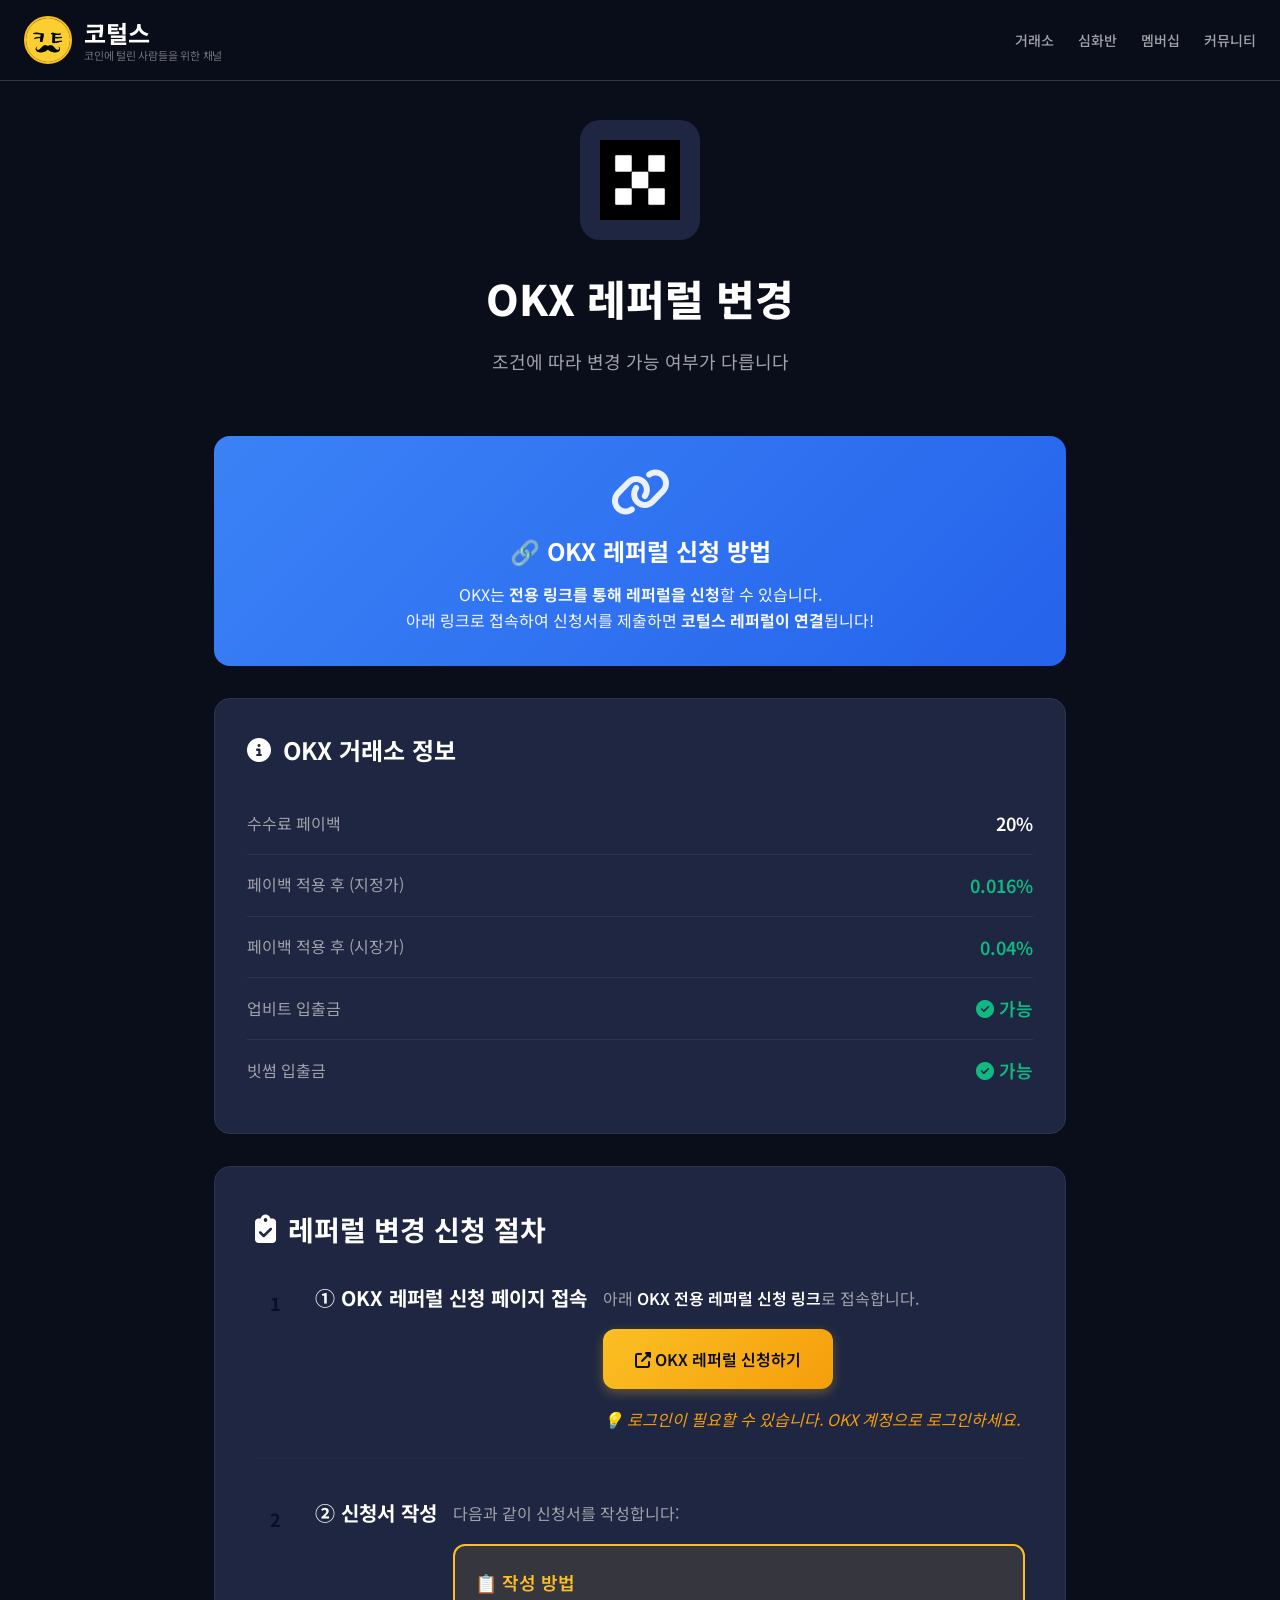
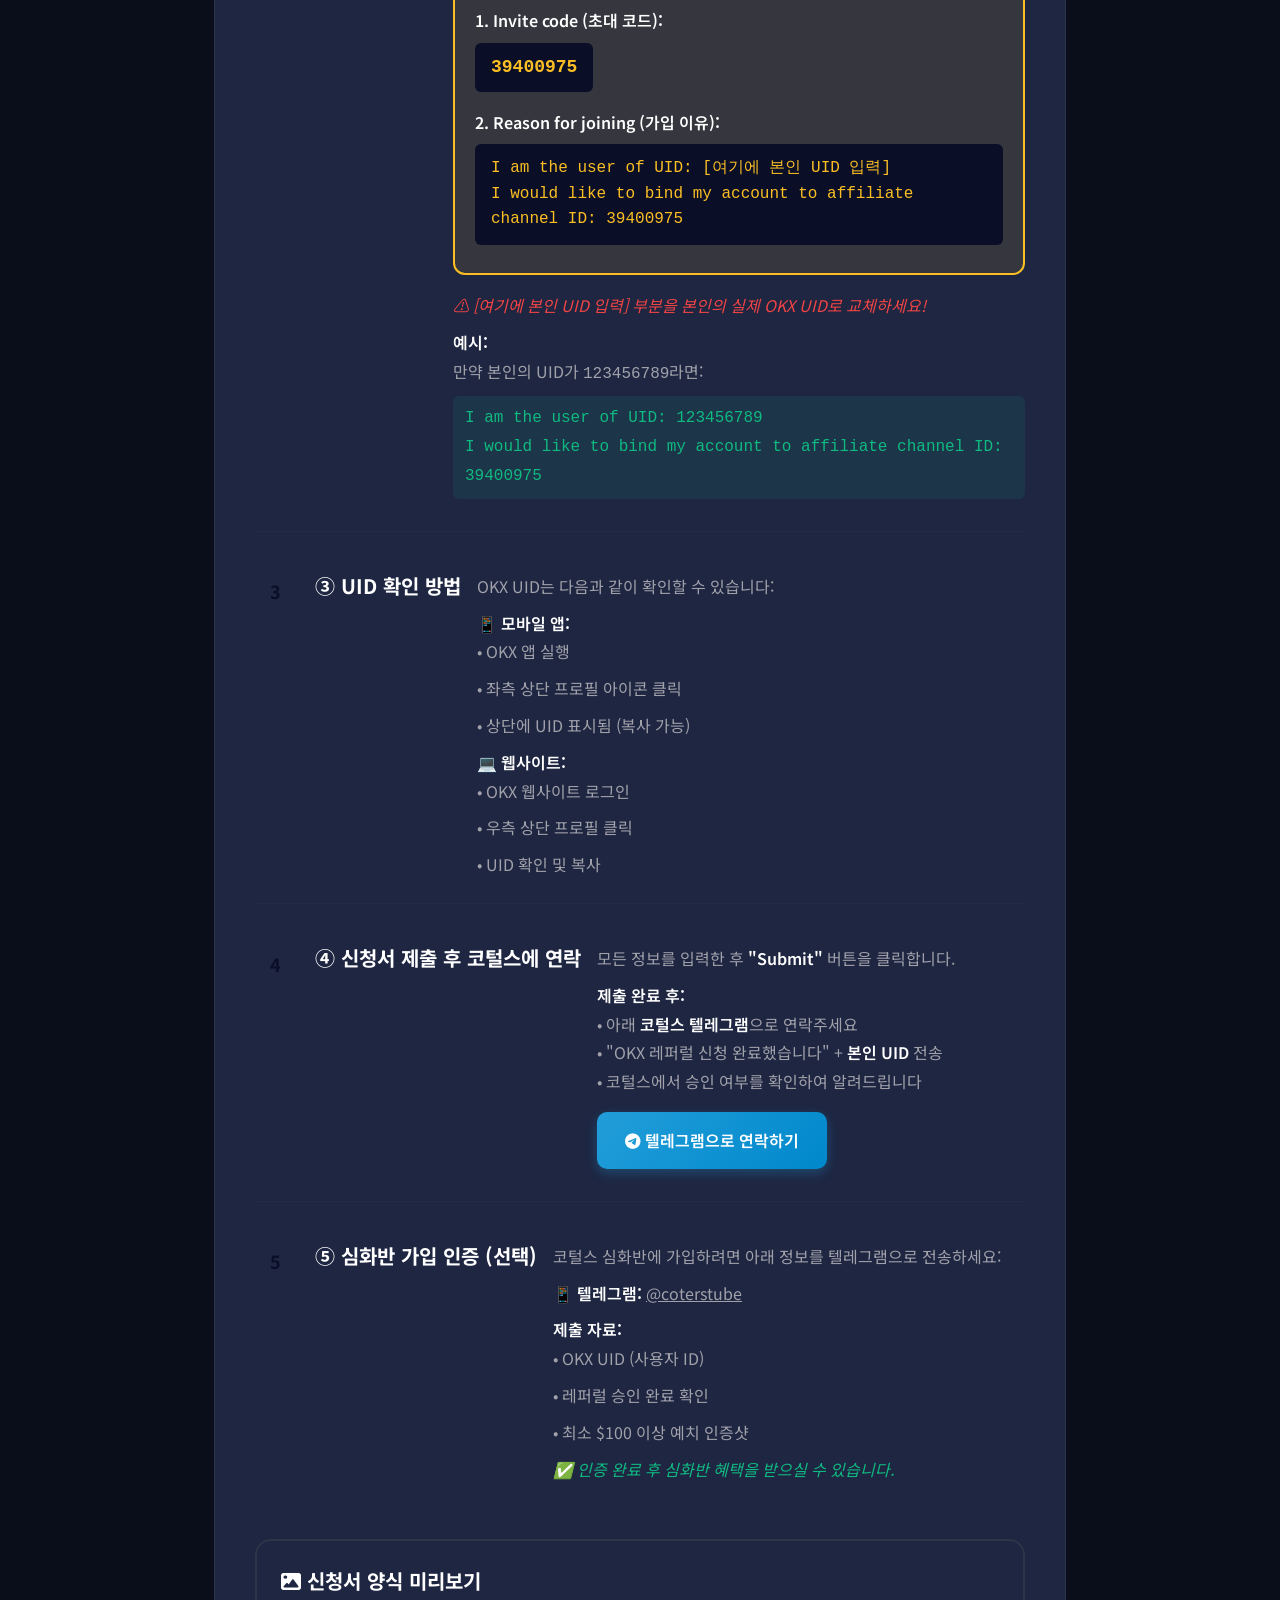
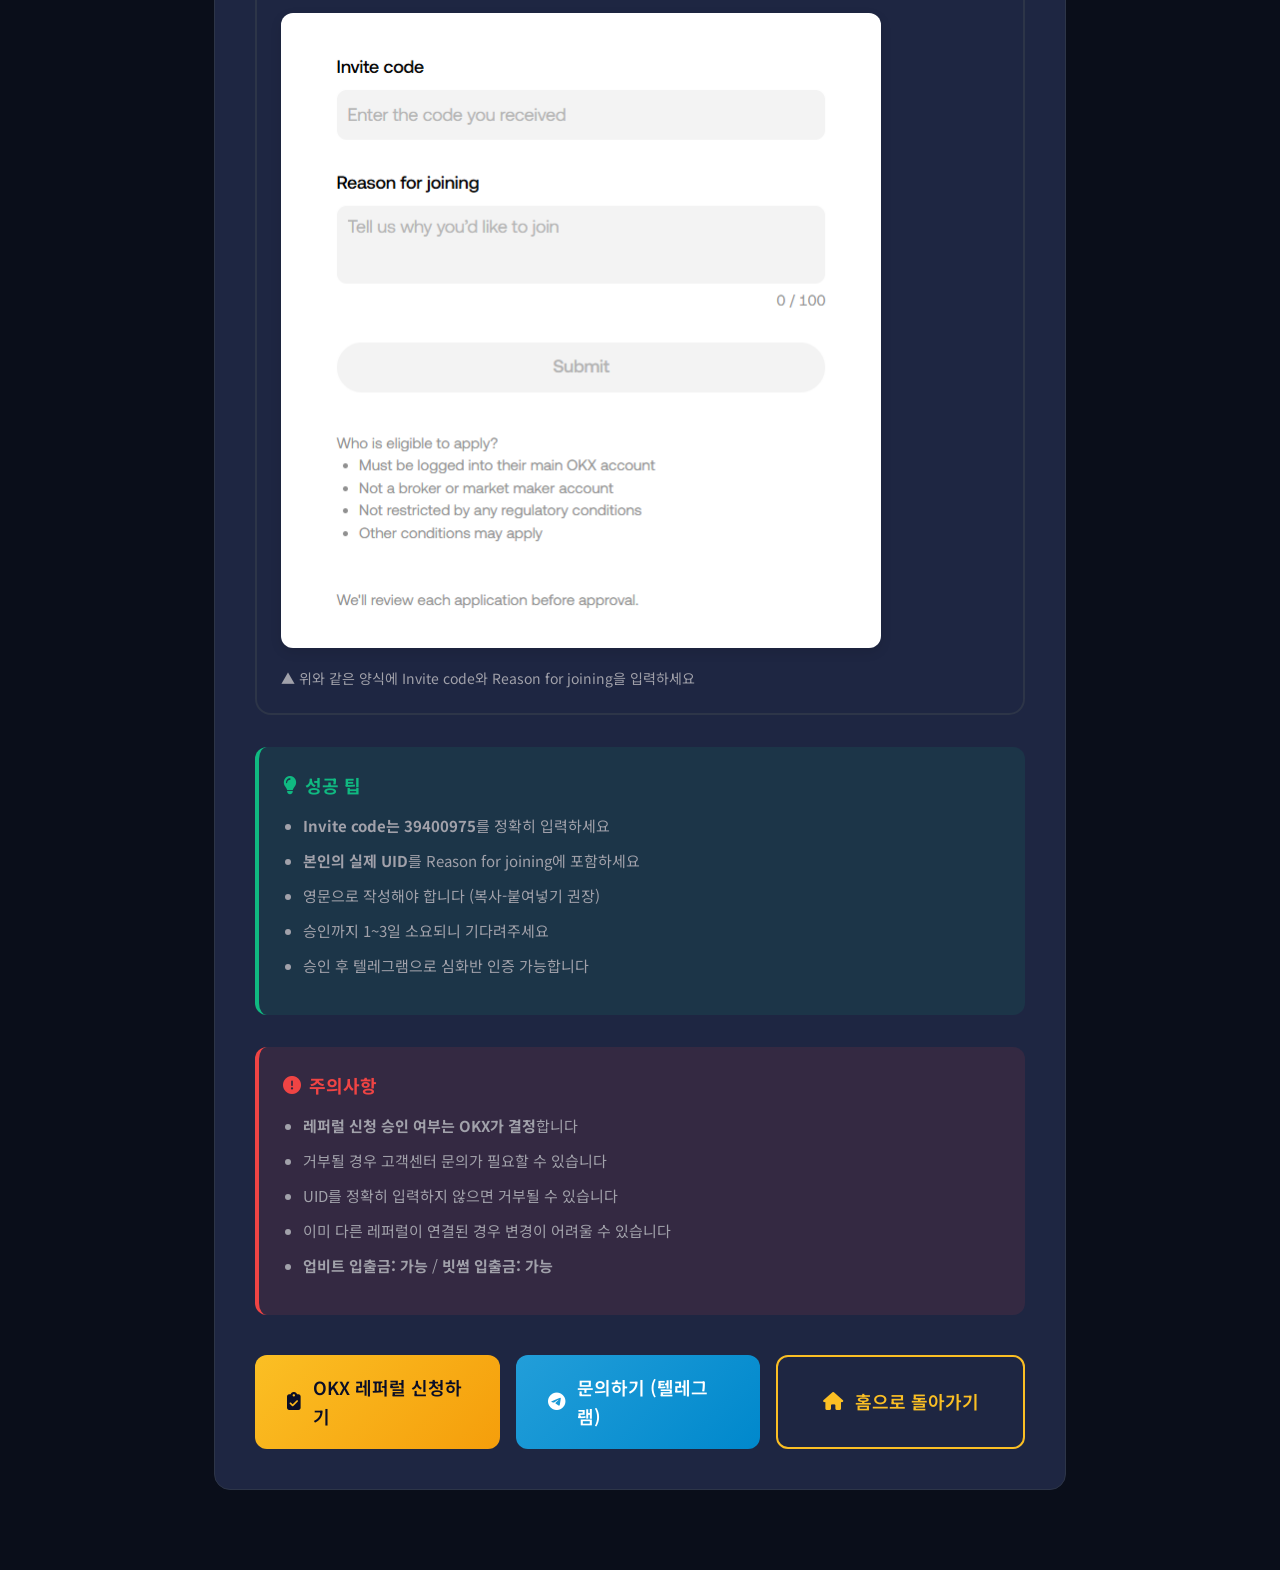
==== commit 0e8c3c21: "Update referral-okx.html" ====
--- a/referral-okx.html
+++ b/referral-okx.html
@@ -319,7 +319,7 @@
     <div class="guide-container">
         <div class="guide-header">
             <div class="guide-logo">
-                <img src="images/okx-logo.svg" alt="OKX">
+                <img src="images/okx-logo.webp" alt="OKX">
             </div>
             <h1 class="guide-title">OKX 레퍼럴 변경</h1>
             <p class="guide-subtitle">조건에 따라 변경 가능 여부가 다릅니다</p>
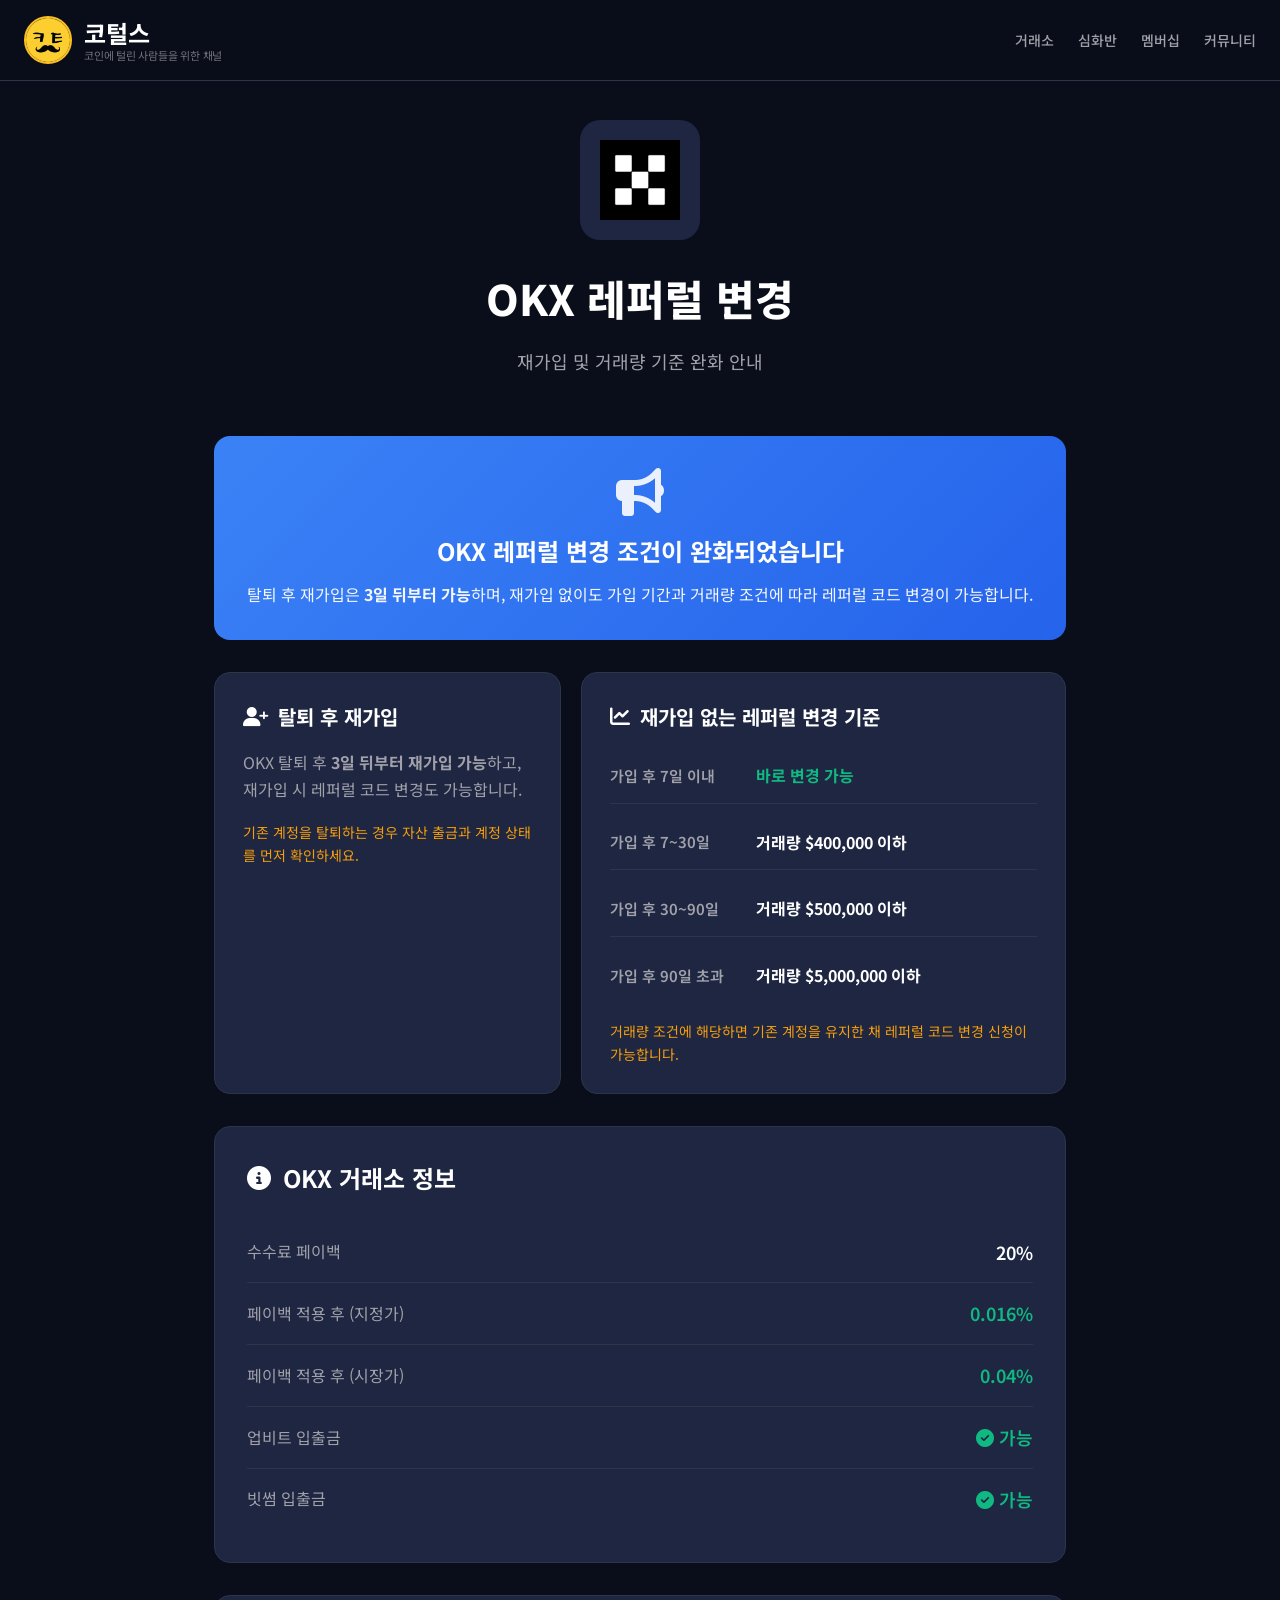
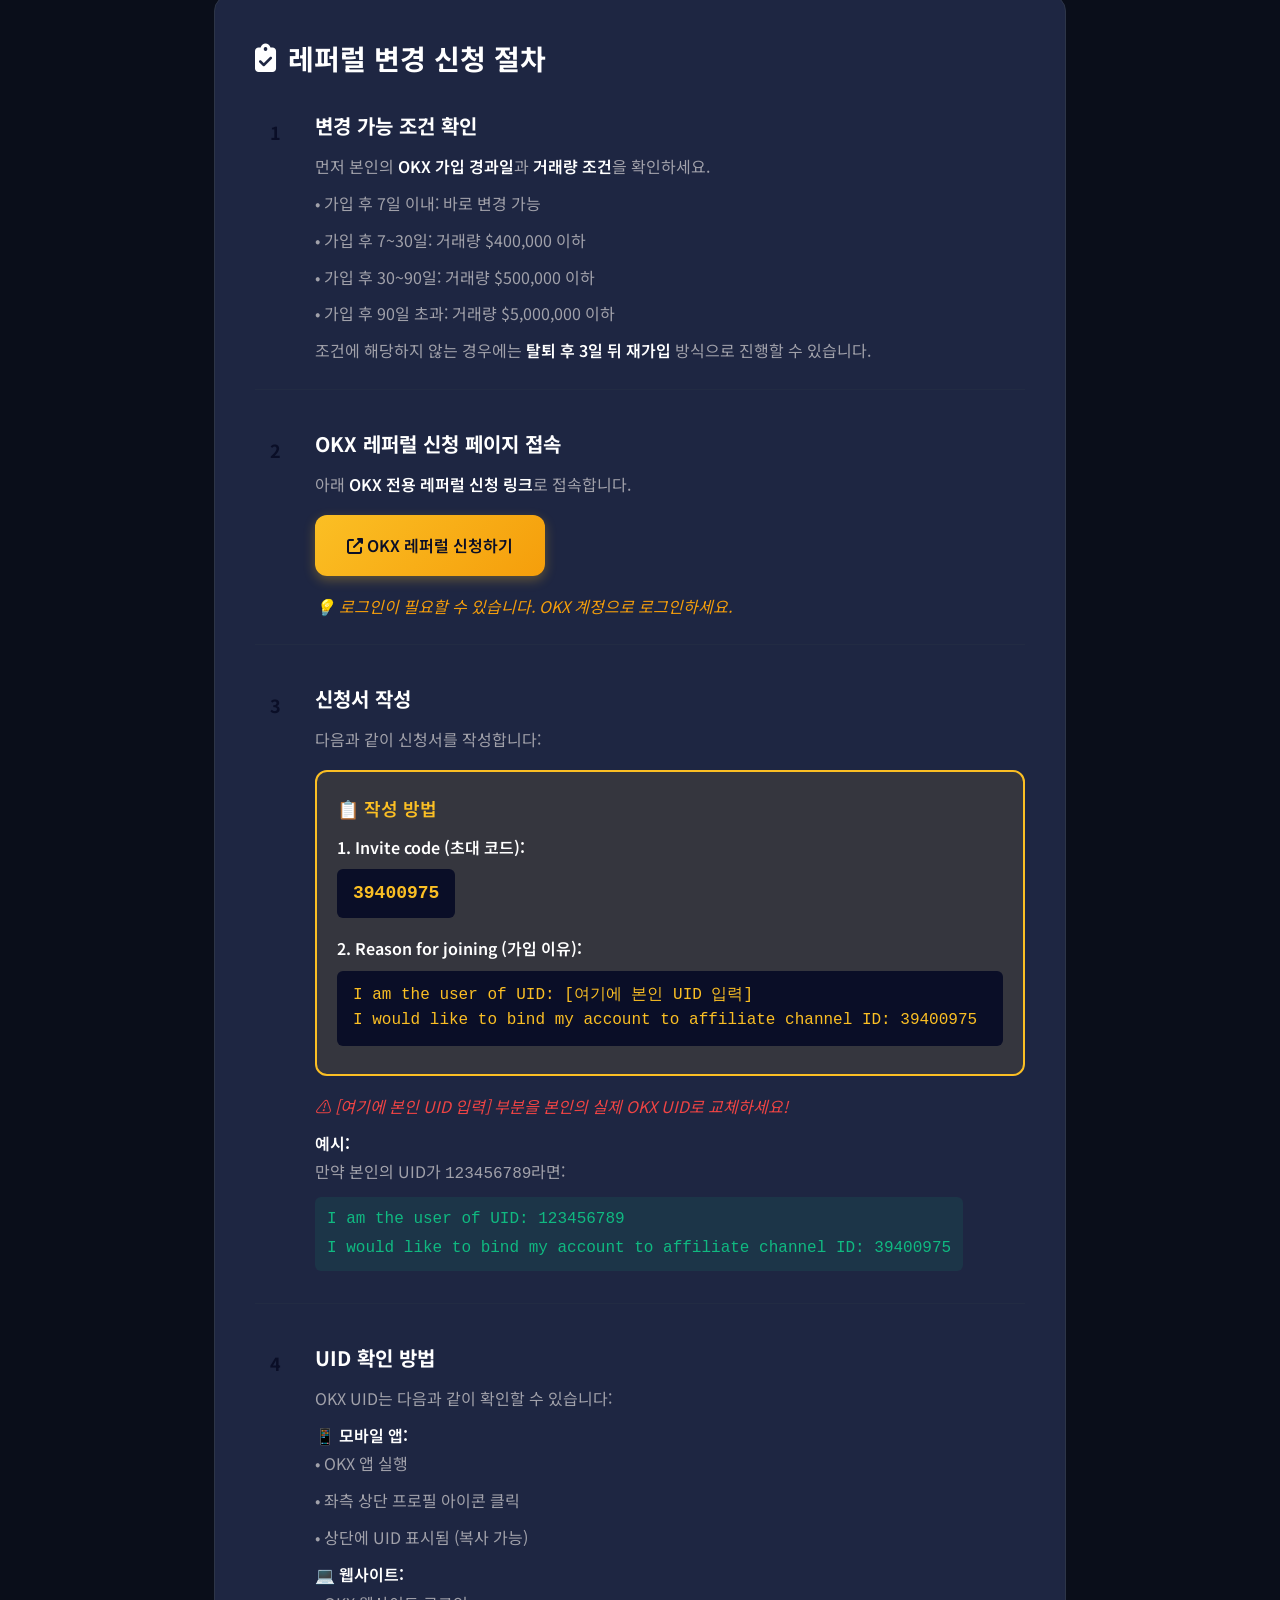
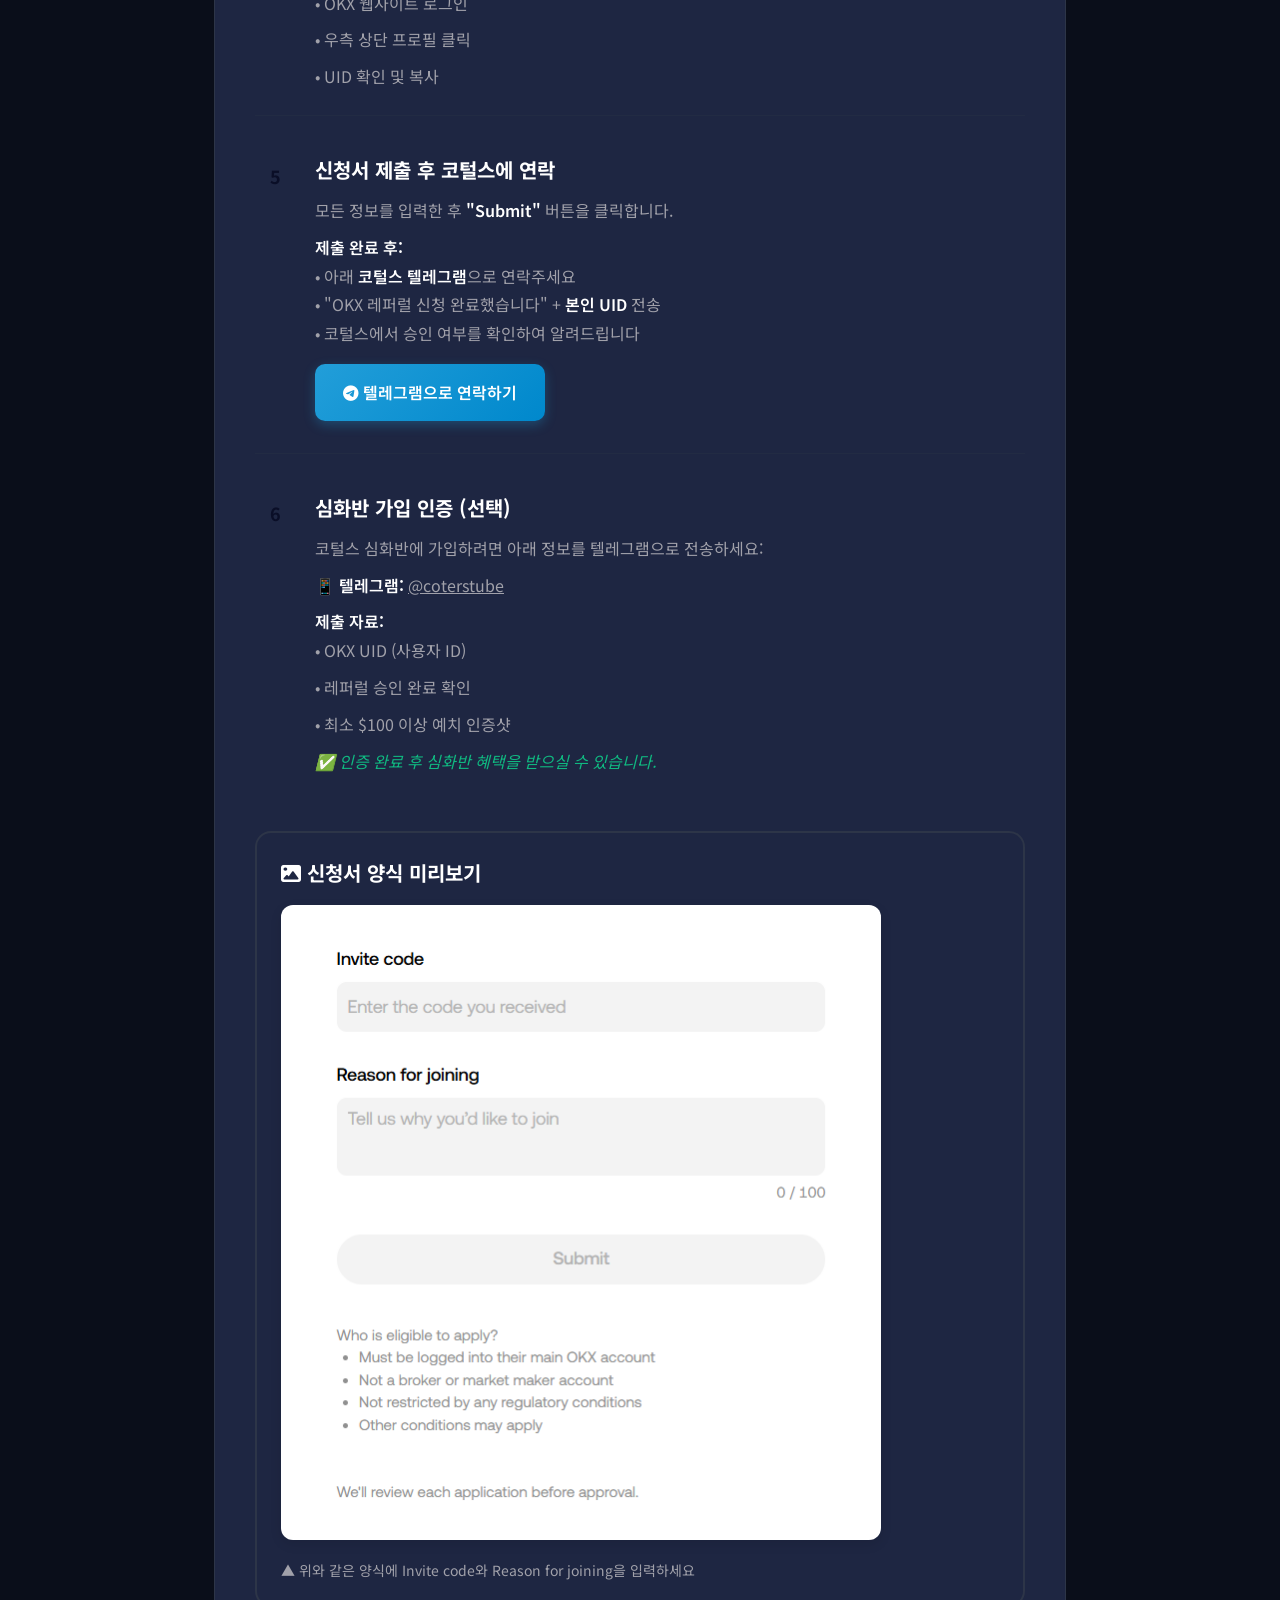
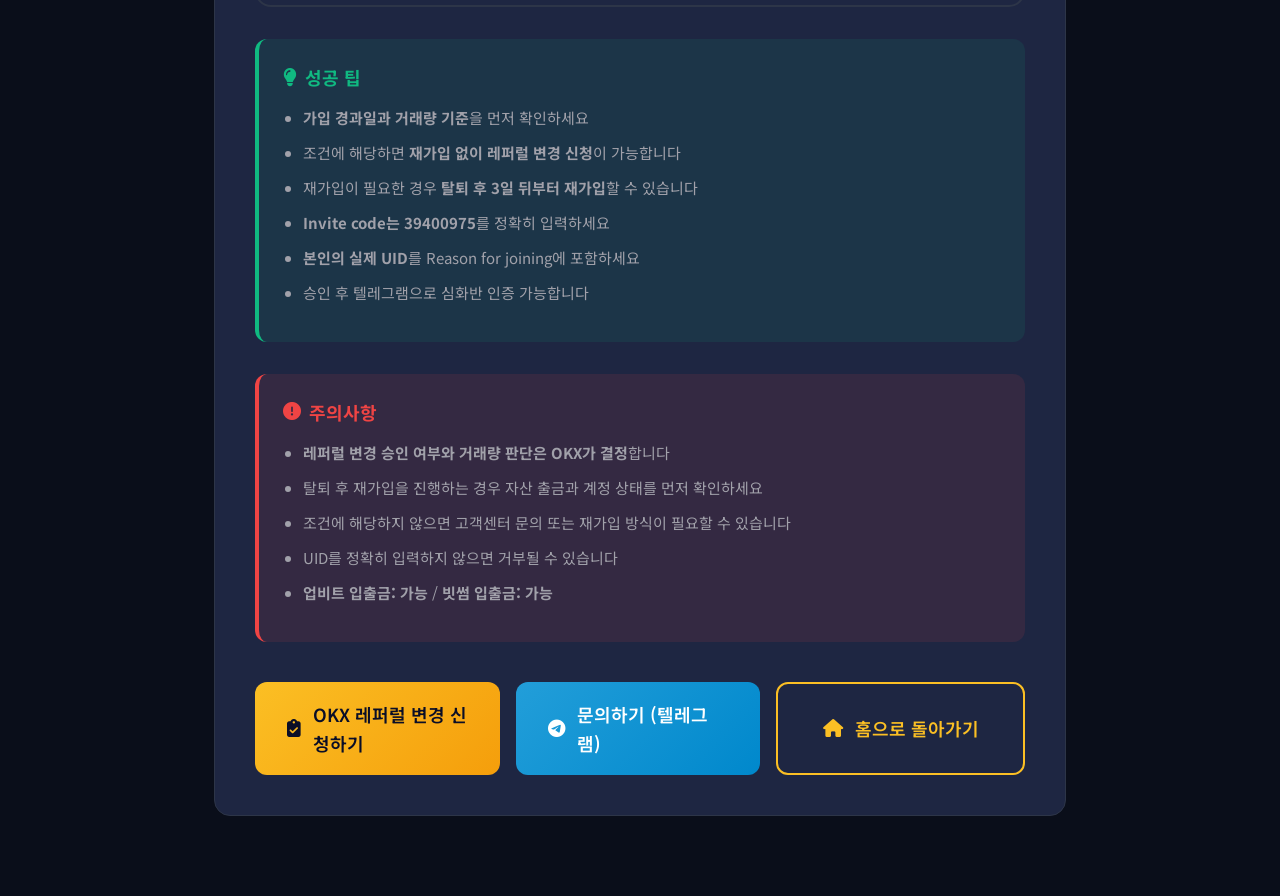
==== commit 72e41bfe: "Update OKX referral policy copy" ====
--- a/referral-okx.html
+++ b/referral-okx.html
@@ -66,6 +66,73 @@
             opacity: 0.95;
             line-height: 1.6;
         }
+        .policy-grid {
+            display: grid;
+            grid-template-columns: 1fr 1.4fr;
+            gap: 20px;
+            margin-bottom: 32px;
+        }
+        .policy-card {
+            background: var(--bg-card);
+            border: 1px solid var(--border-color);
+            border-radius: 16px;
+            padding: 28px;
+        }
+        .policy-card h3 {
+            display: flex;
+            align-items: center;
+            gap: 10px;
+            font-size: 20px;
+            font-weight: 700;
+            color: var(--text-primary);
+            margin-bottom: 16px;
+        }
+        .policy-card h3 i {
+            color: var(--accent-color);
+        }
+        .policy-card p {
+            color: var(--text-secondary);
+            font-size: 16px;
+            line-height: 1.7;
+        }
+        .policy-list {
+            list-style: none;
+            display: flex;
+            flex-direction: column;
+            gap: 12px;
+            margin: 0;
+            padding: 0;
+        }
+        .policy-list li {
+            display: grid;
+            grid-template-columns: 130px 1fr;
+            gap: 16px;
+            align-items: center;
+            padding: 14px 0;
+            border-bottom: 1px solid var(--border-color);
+        }
+        .policy-list li:last-child {
+            border-bottom: none;
+        }
+        .policy-period {
+            color: var(--text-secondary);
+            font-size: 15px;
+            font-weight: 600;
+        }
+        .policy-limit {
+            color: var(--text-primary);
+            font-size: 16px;
+            font-weight: 700;
+        }
+        .policy-limit.highlight {
+            color: #10b981;
+        }
+        .policy-note {
+            margin-top: 18px;
+            color: #f59e0b;
+            font-size: 14px;
+            line-height: 1.6;
+        }
         .info-box {
             background: var(--bg-card);
             border: 1px solid var(--border-color);
@@ -276,6 +343,17 @@
             }
             .guide-section, .info-box {
                 padding: 24px;
+            }
+            .policy-grid {
+                grid-template-columns: 1fr;
+            }
+            .policy-card {
+                padding: 24px;
+            }
+            .policy-list li {
+                grid-template-columns: 1fr;
+                gap: 6px;
+                align-items: flex-start;
             }
             .step-item {
                 padding-left: 50px;
@@ -322,15 +400,45 @@
                 <img src="images/okx-logo.webp" alt="OKX">
             </div>
             <h1 class="guide-title">OKX 레퍼럴 변경</h1>
-            <p class="guide-subtitle">조건에 따라 변경 가능 여부가 다릅니다</p>
+            <p class="guide-subtitle">재가입 및 거래량 기준 완화 안내</p>
         </div>
 
         <!-- 안내 배너 -->
         <div class="warning-banner">
-            <i class="fas fa-link"></i>
-            <h3>🔗 OKX 레퍼럴 신청 방법</h3>
-            <p>OKX는 <strong>전용 링크를 통해 레퍼럴을 신청</strong>할 수 있습니다.<br>
-            아래 링크로 접속하여 신청서를 제출하면 <strong>코털스 레퍼럴이 연결</strong>됩니다!</p>
+            <i class="fas fa-bullhorn"></i>
+            <h3>OKX 레퍼럴 변경 조건이 완화되었습니다</h3>
+            <p>탈퇴 후 재가입은 <strong>3일 뒤부터 가능</strong>하며, 재가입 없이도 가입 기간과 거래량 조건에 따라 레퍼럴 코드 변경이 가능합니다.</p>
+        </div>
+
+        <!-- 변경 가능 기준 -->
+        <div class="policy-grid">
+            <div class="policy-card">
+                <h3><i class="fas fa-user-plus"></i> 탈퇴 후 재가입</h3>
+                <p>OKX 탈퇴 후 <strong>3일 뒤부터 재가입 가능</strong>하고, 재가입 시 레퍼럴 코드 변경도 가능합니다.</p>
+                <div class="policy-note">기존 계정을 탈퇴하는 경우 자산 출금과 계정 상태를 먼저 확인하세요.</div>
+            </div>
+            <div class="policy-card">
+                <h3><i class="fas fa-chart-line"></i> 재가입 없는 레퍼럴 변경 기준</h3>
+                <ul class="policy-list">
+                    <li>
+                        <span class="policy-period">가입 후 7일 이내</span>
+                        <span class="policy-limit highlight">바로 변경 가능</span>
+                    </li>
+                    <li>
+                        <span class="policy-period">가입 후 7~30일</span>
+                        <span class="policy-limit">거래량 $400,000 이하</span>
+                    </li>
+                    <li>
+                        <span class="policy-period">가입 후 30~90일</span>
+                        <span class="policy-limit">거래량 $500,000 이하</span>
+                    </li>
+                    <li>
+                        <span class="policy-period">가입 후 90일 초과</span>
+                        <span class="policy-limit">거래량 $5,000,000 이하</span>
+                    </li>
+                </ul>
+                <div class="policy-note">거래량 조건에 해당하면 기존 계정을 유지한 채 레퍼럴 코드 변경 신청이 가능합니다.</div>
+            </div>
         </div>
 
         <!-- 거래소 정보 -->
@@ -370,7 +478,19 @@
             
             <ol class="steps-list">
                 <li class="step-item">
-                    <div class="step-title">① OKX 레퍼럴 신청 페이지 접속</div>
+                    <div class="step-title">변경 가능 조건 확인</div>
+                    <div class="step-description">
+                        먼저 본인의 <strong>OKX 가입 경과일</strong>과 <strong>거래량 조건</strong>을 확인하세요.<br><br>
+                        • 가입 후 7일 이내: 바로 변경 가능<br>
+                        • 가입 후 7~30일: 거래량 $400,000 이하<br>
+                        • 가입 후 30~90일: 거래량 $500,000 이하<br>
+                        • 가입 후 90일 초과: 거래량 $5,000,000 이하<br><br>
+                        조건에 해당하지 않는 경우에는 <strong>탈퇴 후 3일 뒤 재가입</strong> 방식으로 진행할 수 있습니다.
+                    </div>
+                </li>
+
+                <li class="step-item">
+                    <div class="step-title">OKX 레퍼럴 신청 페이지 접속</div>
                     <div class="step-description">
                         아래 <strong>OKX 전용 레퍼럴 신청 링크</strong>로 접속합니다.<br><br>
                         
@@ -386,7 +506,7 @@
                 </li>
 
                 <li class="step-item">
-                    <div class="step-title">② 신청서 작성</div>
+                    <div class="step-title">신청서 작성</div>
                     <div class="step-description">
                         다음과 같이 신청서를 작성합니다:<br><br>
                         
@@ -410,7 +530,7 @@
                 </li>
 
                 <li class="step-item">
-                    <div class="step-title">③ UID 확인 방법</div>
+                    <div class="step-title">UID 확인 방법</div>
                     <div class="step-description">
                         OKX UID는 다음과 같이 확인할 수 있습니다:<br><br>
                         
@@ -427,7 +547,7 @@
                 </li>
 
                 <li class="step-item">
-                    <div class="step-title">④ 신청서 제출 후 코털스에 연락</div>
+                    <div class="step-title">신청서 제출 후 코털스에 연락</div>
                     <div class="step-description">
                         모든 정보를 입력한 후 <strong>"Submit"</strong> 버튼을 클릭합니다.<br><br>
                         
@@ -446,7 +566,7 @@
                 </li>
 
                 <li class="step-item">
-                    <div class="step-title">⑤ 심화반 가입 인증 (선택)</div>
+                    <div class="step-title">심화반 가입 인증 (선택)</div>
                     <div class="step-description">
                         코털스 심화반에 가입하려면 아래 정보를 텔레그램으로 전송하세요:<br><br>
                         
@@ -481,10 +601,11 @@
                 </div>
                 <div class="note-box-content">
                     <ul>
+                        <li><strong>가입 경과일과 거래량 기준</strong>을 먼저 확인하세요</li>
+                        <li>조건에 해당하면 <strong>재가입 없이 레퍼럴 변경 신청</strong>이 가능합니다</li>
+                        <li>재가입이 필요한 경우 <strong>탈퇴 후 3일 뒤부터 재가입</strong>할 수 있습니다</li>
                         <li><strong>Invite code는 39400975</strong>를 정확히 입력하세요</li>
                         <li><strong>본인의 실제 UID</strong>를 Reason for joining에 포함하세요</li>
-                        <li>영문으로 작성해야 합니다 (복사-붙여넣기 권장)</li>
-                        <li>승인까지 1~3일 소요되니 기다려주세요</li>
                         <li>승인 후 텔레그램으로 심화반 인증 가능합니다</li>
                     </ul>
                 </div>
@@ -498,10 +619,10 @@
                 </div>
                 <div class="note-box-content">
                     <ul>
-                        <li><strong>레퍼럴 신청 승인 여부는 OKX가 결정</strong>합니다</li>
-                        <li>거부될 경우 고객센터 문의가 필요할 수 있습니다</li>
+                        <li><strong>레퍼럴 변경 승인 여부와 거래량 판단은 OKX가 결정</strong>합니다</li>
+                        <li>탈퇴 후 재가입을 진행하는 경우 자산 출금과 계정 상태를 먼저 확인하세요</li>
+                        <li>조건에 해당하지 않으면 고객센터 문의 또는 재가입 방식이 필요할 수 있습니다</li>
                         <li>UID를 정확히 입력하지 않으면 거부될 수 있습니다</li>
-                        <li>이미 다른 레퍼럴이 연결된 경우 변경이 어려울 수 있습니다</li>
                         <li><strong>업비트 입출금: 가능</strong> / <strong>빗썸 입출금: 가능</strong></li>
                     </ul>
                 </div>
@@ -511,7 +632,7 @@
             <div class="btn-container">
                 <a href="https://www.okx.com/ul/J6l2R5" target="_blank" class="btn-large" style="background: linear-gradient(135deg, #fbbf24 0%, #f59e0b 100%); color: #0a0e27;" onmouseover="this.style.transform='translateY(-2px)'; this.style.boxShadow='0 8px 24px rgba(251, 191, 36, 0.4)'" onmouseout="this.style.transform=''; this.style.boxShadow=''">
                     <i class="fas fa-clipboard-check"></i>
-                    OKX 레퍼럴 신청하기
+                    OKX 레퍼럴 변경 신청하기
                 </a>
                 <a href="https://t.me/coterstube" target="_blank" class="btn-large" style="background: linear-gradient(135deg, #229ED9 0%, #0088cc 100%); color: white;" onmouseover="this.style.transform='translateY(-2px)'; this.style.boxShadow='0 8px 32px rgba(34, 158, 217, 0.5)'" onmouseout="this.style.transform=''; this.style.boxShadow=''">
                     <i class="fab fa-telegram"></i>
--- a/css/style.css
+++ b/css/style.css
@@ -51,6 +51,7 @@
 
 html {
     scroll-behavior: smooth;
+    scroll-padding-top: 88px;
 }
 
 body {
@@ -76,6 +77,10 @@
     -webkit-background-clip: text;
     -webkit-text-fill-color: transparent;
     background-clip: text;
+}
+
+[id] {
+    scroll-margin-top: 88px;
 }
 
 /* ===========================
@@ -545,6 +550,50 @@
 
 .exchange-features {
     margin-bottom: 24px;
+}
+
+.exchange-info {
+    display: flex;
+    flex-direction: column;
+    gap: 0;
+    margin-bottom: 24px;
+}
+
+.exchange-info .info-row {
+    display: flex;
+    align-items: center;
+    justify-content: space-between;
+    gap: 16px;
+    padding: 10px 0;
+    border-bottom: 1px solid var(--border-color);
+}
+
+.exchange-info .info-row:last-child {
+    border-bottom: none;
+}
+
+.exchange-info .info-label {
+    min-width: 0;
+    color: var(--text-secondary);
+    font-size: 15px;
+    line-height: 1.5;
+}
+
+.exchange-info .info-value {
+    flex-shrink: 0;
+    color: var(--text-primary);
+    font-size: 15px;
+    font-weight: 600;
+    line-height: 1.5;
+    text-align: right;
+}
+
+.exchange-info .info-value.success {
+    color: var(--success);
+}
+
+.exchange-info .info-value.error {
+    color: #ef4444;
 }
 
 .feature-item {
@@ -1456,6 +1505,7 @@
     }
     
     .exchanges-grid,
+    .community-grid,
     .app-grid,
     .referral-grid {
         grid-template-columns: 1fr;
@@ -1499,8 +1549,197 @@
     .community-card {
         padding: 24px;
     }
+
+    .exchange-info .info-row {
+        align-items: flex-start;
+        flex-direction: column;
+        gap: 4px;
+    }
+
+    .exchange-info .info-value {
+        text-align: left;
+    }
     
     .payback-rate {
         font-size: 40px;
     }
 }
+
+/* ===========================
+   Referral Guide Mobile Fixes
+   =========================== */
+
+.guide-container,
+.guide-section,
+.info-box,
+.warning-banner,
+.alert-box,
+.success-box,
+.danger-box,
+.note-box-content,
+.steps-list,
+.step-item,
+.step-description {
+    min-width: 0;
+}
+
+.guide-container .step-item {
+    display: block !important;
+}
+
+.step-title,
+.step-description,
+.note-box-content,
+.alert-box-content {
+    overflow-wrap: anywhere;
+}
+
+.step-title {
+    white-space: normal !important;
+}
+
+.step-description a,
+.step-description code,
+.note-box-content code,
+.alert-box-content code {
+    max-width: 100% !important;
+    box-sizing: border-box;
+    overflow-wrap: anywhere;
+}
+
+.step-description code,
+.note-box-content code,
+.alert-box-content code {
+    white-space: pre-wrap !important;
+    word-break: break-word;
+}
+
+.step-description a {
+    white-space: normal !important;
+    text-align: center;
+}
+
+@media (max-width: 480px) {
+    .guide-container {
+        margin: 100px auto 60px !important;
+        padding: 0 16px !important;
+    }
+
+    .guide-header {
+        margin-bottom: 40px !important;
+    }
+
+    .guide-logo {
+        width: 100px !important;
+        height: 100px !important;
+        padding: 16px !important;
+    }
+
+    .guide-title {
+        font-size: 28px !important;
+        line-height: 1.3 !important;
+        word-break: keep-all;
+    }
+
+    .guide-subtitle {
+        font-size: 15px !important;
+        line-height: 1.7 !important;
+        word-break: keep-all;
+    }
+
+    .warning-banner,
+    .info-box,
+    .guide-section,
+    .alert-box,
+    .success-box,
+    .danger-box {
+        padding: 22px !important;
+        border-radius: 14px !important;
+    }
+
+    .warning-banner i {
+        font-size: 40px !important;
+    }
+
+    .warning-banner h3,
+    .info-box-title,
+    .guide-section-title,
+    .method-title,
+    .alert-box-title,
+    .success-box-title,
+    .danger-box-title {
+        align-items: flex-start !important;
+        font-size: 22px !important;
+        line-height: 1.35 !important;
+        gap: 10px !important;
+        word-break: keep-all;
+    }
+
+    .method-title {
+        flex-wrap: wrap;
+    }
+
+    .info-row {
+        align-items: flex-start !important;
+        gap: 10px !important;
+    }
+
+    .info-label {
+        min-width: 0;
+        font-size: 14px !important;
+        line-height: 1.5 !important;
+    }
+
+    .info-value {
+        flex-shrink: 0;
+        font-size: 15px !important;
+        line-height: 1.5 !important;
+        text-align: right;
+    }
+
+    .step-item {
+        padding-left: 0 !important;
+        padding-top: 52px !important;
+    }
+
+    .step-item::before {
+        left: 0 !important;
+    }
+
+    .step-title {
+        font-size: 19px !important;
+        line-height: 1.45 !important;
+    }
+
+    .step-description,
+    .note-box-content,
+    .alert-box-content {
+        font-size: 15px !important;
+        line-height: 1.75 !important;
+    }
+
+    .step-description a {
+        display: flex !important;
+        align-items: center;
+        justify-content: center;
+        width: 100% !important;
+        padding: 14px 16px !important;
+        line-height: 1.5 !important;
+    }
+
+    .step-description code {
+        display: block !important;
+        width: 100% !important;
+        padding: 10px 12px !important;
+        font-size: 14px !important;
+        line-height: 1.6 !important;
+    }
+
+    .btn-large,
+    .btn-back {
+        width: 100% !important;
+        min-width: 0 !important;
+        justify-content: center;
+        text-align: center;
+    }
+}
